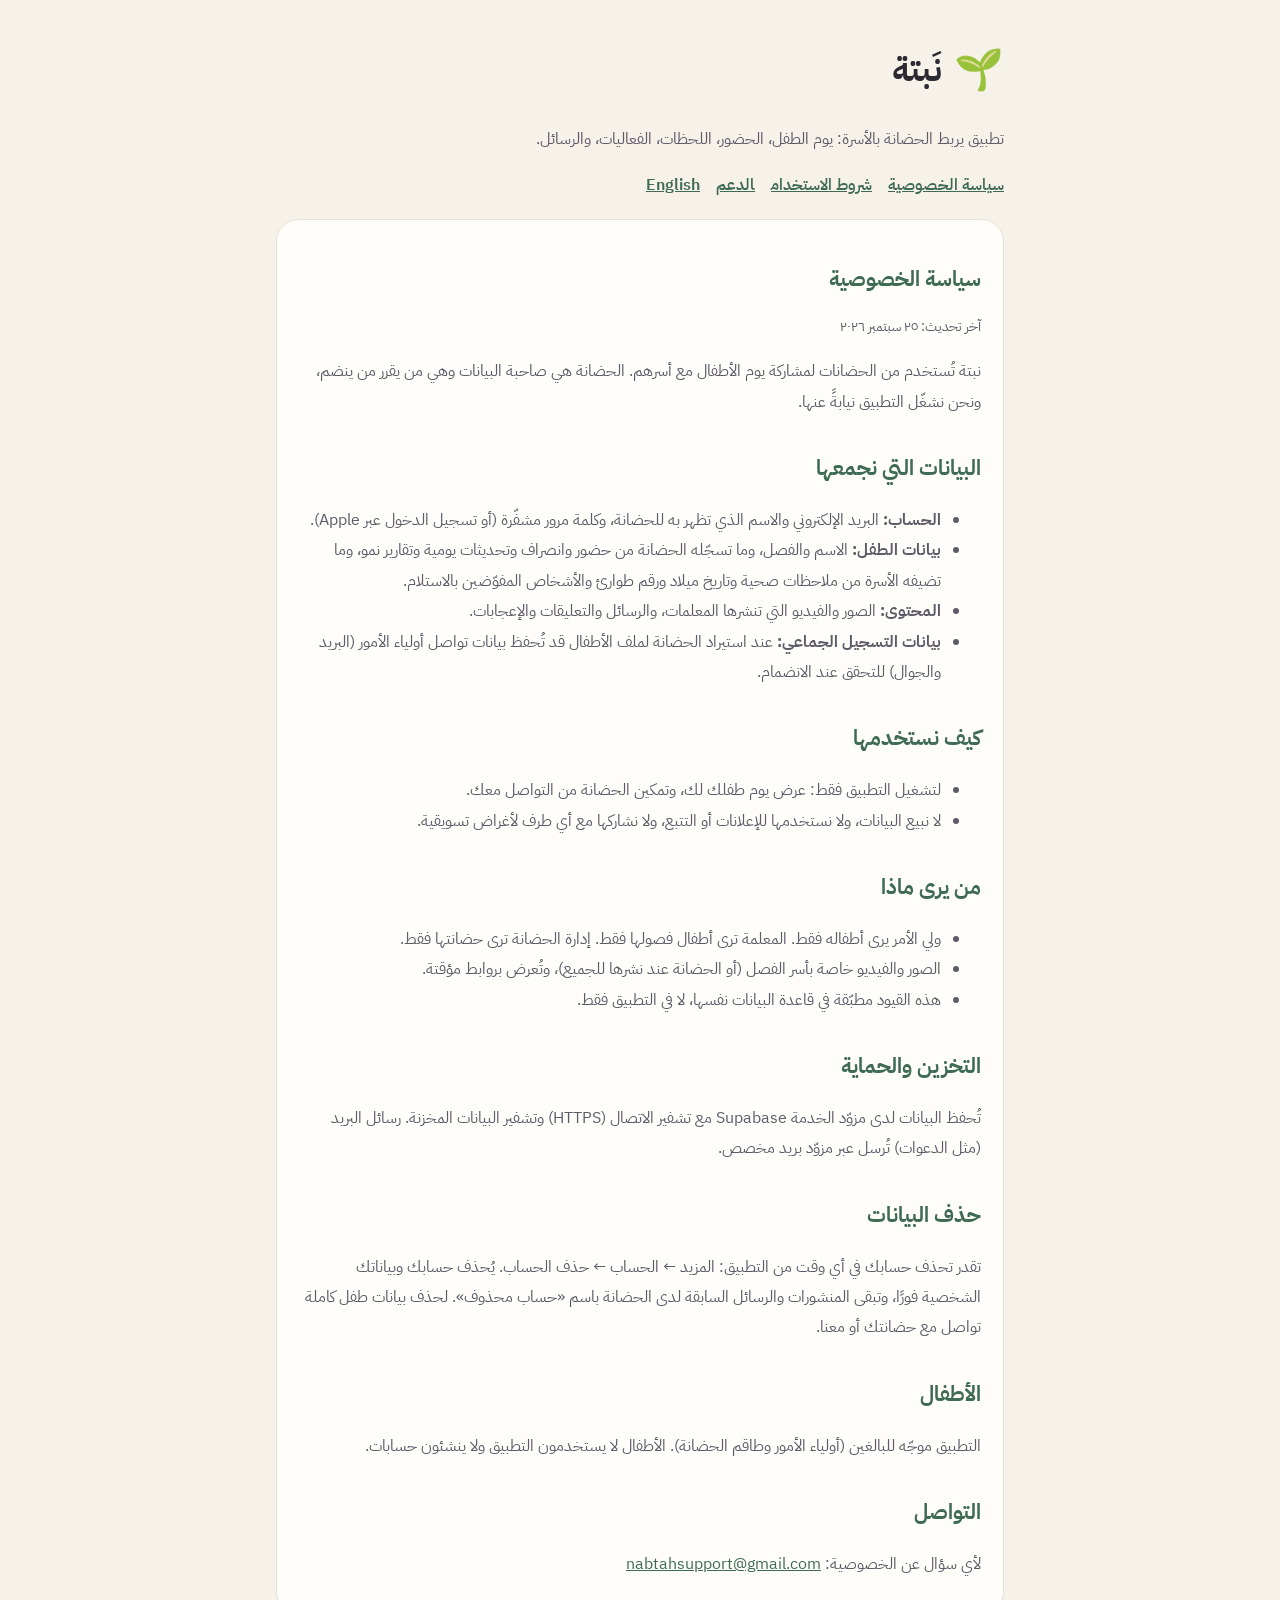
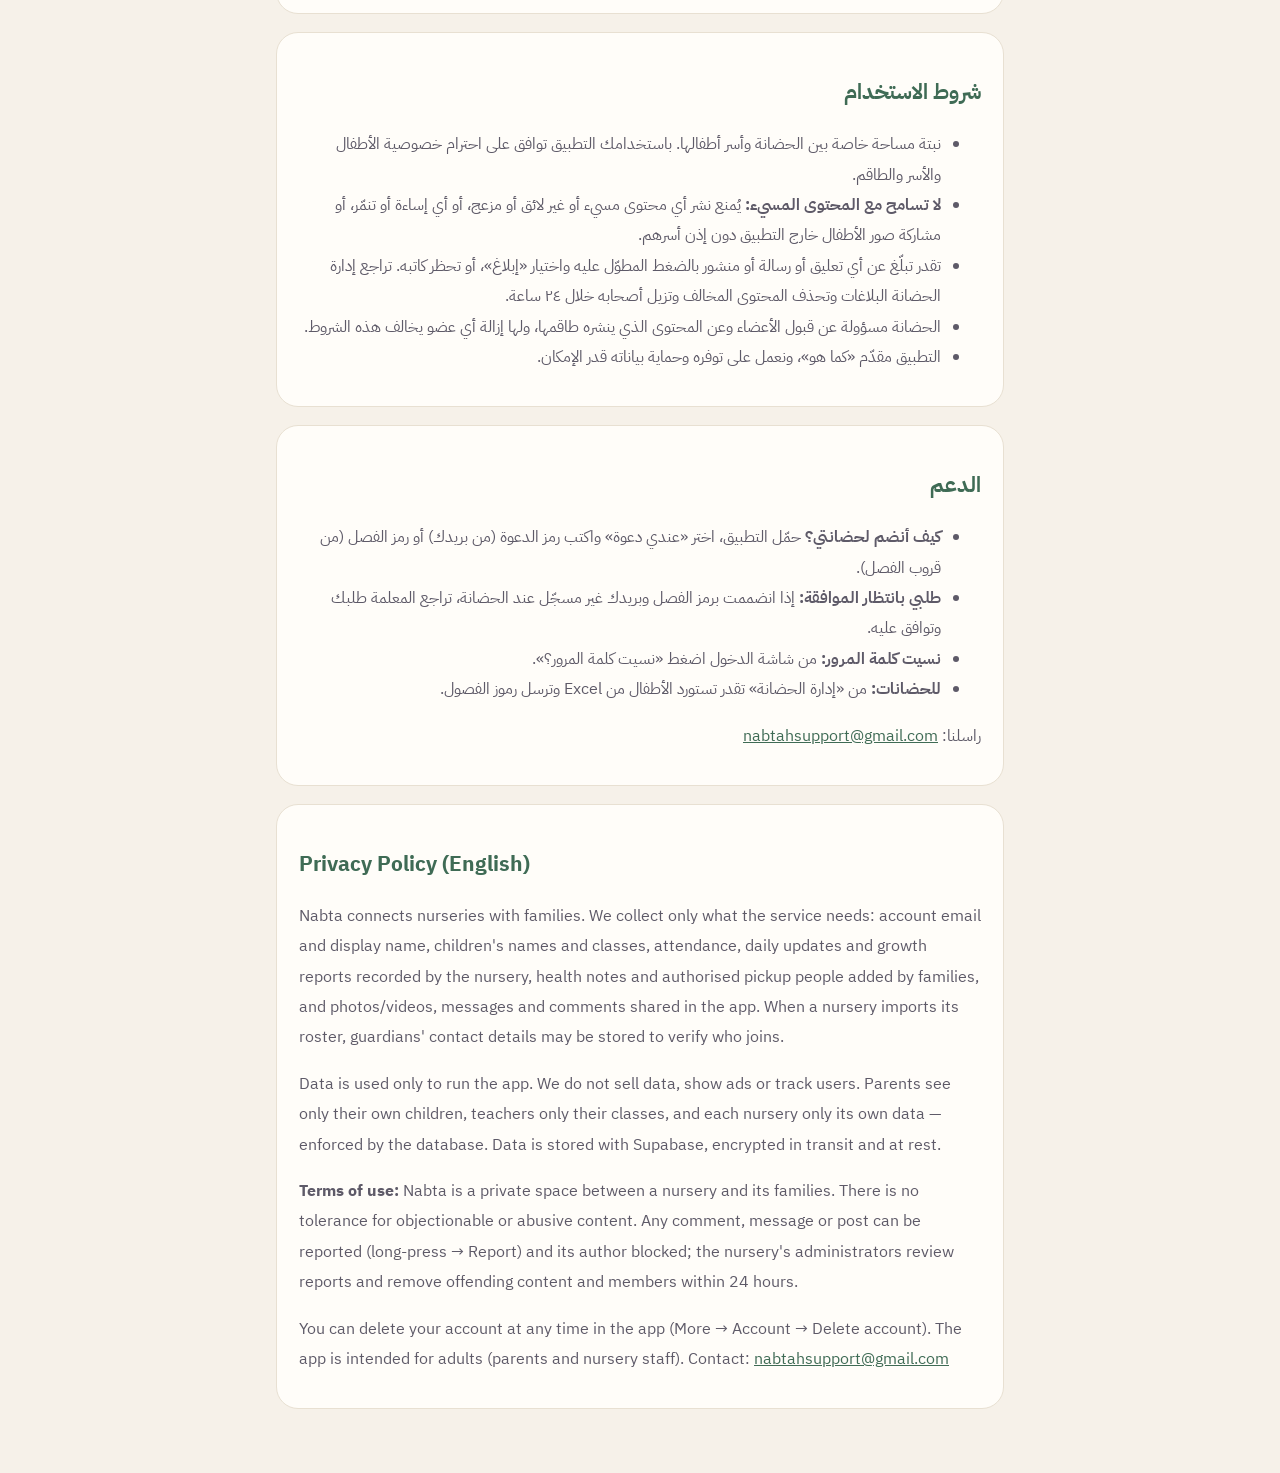
==== index.html @ 1aec7ee7 "Nabta privacy policy, terms and support Co-Authored-By: Claude Opus 5.5 <noreply@anthropic.com>" ====
<!doctype html>
<html lang="ar" dir="rtl">
<head>
<meta charset="utf-8">
<meta name="viewport" content="width=device-width, initial-scale=1">
<title>نبتة · سياسة الخصوصية والدعم</title>
<link rel="preconnect" href="https://fonts.googleapis.com">
<link href="https://fonts.googleapis.com/css2?family=IBM+Plex+Sans+Arabic:wght@400;600;700&display=swap" rel="stylesheet">
<style>
  :root { --bg:#F6F1E9; --card:#FFFDF9; --ink:#2B2A33; --ink2:#5E5A68; --line:#E8E0D2; --sage:#3F6B55; }
  @media (prefers-color-scheme: dark) { :root { --bg:#1E1C1A; --card:#2A2724; --ink:#F2EEE8; --ink2:#C9C2B8; --line:#3A3530; --sage:#8DB9A0; } }
  * { box-sizing: border-box; }
  body { margin:0; background:var(--bg); color:var(--ink); font-family:"IBM Plex Sans Arabic", -apple-system, Tahoma, sans-serif; line-height:1.9; }
  main { max-width:760px; margin:0 auto; padding:32px 16px 64px; }
  header { display:flex; align-items:center; gap:12px; margin-bottom:8px; }
  header span { font-size:40px; }
  h1 { font-size:34px; margin:0; }
  h2 { font-size:21px; margin:32px 0 6px; color:var(--sage); }
  section { background:var(--card); border:1px solid var(--line); border-radius:22px; padding:8px 22px 18px; margin-top:18px; }
  p, li { color:var(--ink2); font-size:16px; }
  a { color:var(--sage); }
  .muted { font-size:14px; color:var(--ink2); }
  nav a { margin-inline-end:16px; font-weight:600; }
</style>
<script>
  // /privacy, /terms, /support open the page at their section.
  const part = location.pathname.split('/').filter(Boolean).pop();
  if (['privacy','terms','support'].includes(part) && !location.hash) {
    addEventListener('DOMContentLoaded', () => document.getElementById(part)?.scrollIntoView());
  }
</script>
</head>
<body>
<main>
  <header><span>🌱</span><h1>نَبتة</h1></header>
  <p>تطبيق يربط الحضانة بالأسرة: يوم الطفل، الحضور، اللحظات، الفعاليات، والرسائل.</p>
  <nav><a href="#privacy">سياسة الخصوصية</a><a href="#terms">شروط الاستخدام</a><a href="#support">الدعم</a><a href="#en">English</a></nav>

  <section id="privacy">
    <h2>سياسة الخصوصية</h2>
    <p class="muted">آخر تحديث: ٢٥ سبتمبر ٢٠٢٦</p>
    <p>نبتة تُستخدم من الحضانات لمشاركة يوم الأطفال مع أسرهم. الحضانة هي صاحبة البيانات وهي من يقرر من ينضم، ونحن نشغّل التطبيق نيابةً عنها.</p>
    <h2>البيانات التي نجمعها</h2>
    <ul>
      <li><b>الحساب:</b> البريد الإلكتروني والاسم الذي تظهر به للحضانة، وكلمة مرور مشفّرة (أو تسجيل الدخول عبر Apple).</li>
      <li><b>بيانات الطفل:</b> الاسم والفصل، وما تسجّله الحضانة من حضور وانصراف وتحديثات يومية وتقارير نمو، وما تضيفه الأسرة من ملاحظات صحية وتاريخ ميلاد ورقم طوارئ والأشخاص المفوّضين بالاستلام.</li>
      <li><b>المحتوى:</b> الصور والفيديو التي تنشرها المعلمات، والرسائل والتعليقات والإعجابات.</li>
      <li><b>بيانات التسجيل الجماعي:</b> عند استيراد الحضانة لملف الأطفال قد تُحفظ بيانات تواصل أولياء الأمور (البريد والجوال) للتحقق عند الانضمام.</li>
    </ul>
    <h2>كيف نستخدمها</h2>
    <ul>
      <li>لتشغيل التطبيق فقط: عرض يوم طفلك لك، وتمكين الحضانة من التواصل معك.</li>
      <li>لا نبيع البيانات، ولا نستخدمها للإعلانات أو التتبع، ولا نشاركها مع أي طرف لأغراض تسويقية.</li>
    </ul>
    <h2>من يرى ماذا</h2>
    <ul>
      <li>ولي الأمر يرى أطفاله فقط. المعلمة ترى أطفال فصولها فقط. إدارة الحضانة ترى حضانتها فقط.</li>
      <li>الصور والفيديو خاصة بأسر الفصل (أو الحضانة عند نشرها للجميع)، وتُعرض بروابط مؤقتة.</li>
      <li>هذه القيود مطبّقة في قاعدة البيانات نفسها، لا في التطبيق فقط.</li>
    </ul>
    <h2>التخزين والحماية</h2>
    <p>تُحفظ البيانات لدى مزوّد الخدمة Supabase مع تشفير الاتصال (HTTPS) وتشفير البيانات المخزنة. رسائل البريد (مثل الدعوات) تُرسل عبر مزوّد بريد مخصص.</p>
    <h2>حذف البيانات</h2>
    <p>تقدر تحذف حسابك في أي وقت من التطبيق: المزيد ← الحساب ← حذف الحساب. يُحذف حسابك وبياناتك الشخصية فورًا، وتبقى المنشورات والرسائل السابقة لدى الحضانة باسم «حساب محذوف». لحذف بيانات طفل كاملة تواصل مع حضانتك أو معنا.</p>
    <h2>الأطفال</h2>
    <p>التطبيق موجّه للبالغين (أولياء الأمور وطاقم الحضانة). الأطفال لا يستخدمون التطبيق ولا ينشئون حسابات.</p>
    <h2>التواصل</h2>
    <p>لأي سؤال عن الخصوصية: <a href="mailto:nabtahsupport@gmail.com">nabtahsupport@gmail.com</a></p>
  </section>

  <section id="terms">
    <h2>شروط الاستخدام</h2>
    <ul>
      <li>نبتة مساحة خاصة بين الحضانة وأسر أطفالها. باستخدامك التطبيق توافق على احترام خصوصية الأطفال والأسر والطاقم.</li>
      <li><b>لا تسامح مع المحتوى المسيء:</b> يُمنع نشر أي محتوى مسيء أو غير لائق أو مزعج، أو أي إساءة أو تنمّر، أو مشاركة صور الأطفال خارج التطبيق دون إذن أسرهم.</li>
      <li>تقدر تبلّغ عن أي تعليق أو رسالة أو منشور بالضغط المطوّل عليه واختيار «إبلاغ»، أو تحظر كاتبه. تراجع إدارة الحضانة البلاغات وتحذف المحتوى المخالف وتزيل أصحابه خلال ٢٤ ساعة.</li>
      <li>الحضانة مسؤولة عن قبول الأعضاء وعن المحتوى الذي ينشره طاقمها، ولها إزالة أي عضو يخالف هذه الشروط.</li>
      <li>التطبيق مقدّم «كما هو»، ونعمل على توفره وحماية بياناته قدر الإمكان.</li>
    </ul>
  </section>

  <section id="support">
    <h2>الدعم</h2>
    <ul>
      <li><b>كيف أنضم لحضانتي؟</b> حمّل التطبيق، اختر «عندي دعوة» واكتب رمز الدعوة (من بريدك) أو رمز الفصل (من قروب الفصل).</li>
      <li><b>طلبي بانتظار الموافقة:</b> إذا انضممت برمز الفصل وبريدك غير مسجّل عند الحضانة، تراجع المعلمة طلبك وتوافق عليه.</li>
      <li><b>نسيت كلمة المرور:</b> من شاشة الدخول اضغط «نسيت كلمة المرور؟».</li>
      <li><b>للحضانات:</b> من «إدارة الحضانة» تقدر تستورد الأطفال من Excel وترسل رموز الفصول.</li>
    </ul>
    <p>راسلنا: <a href="mailto:nabtahsupport@gmail.com">nabtahsupport@gmail.com</a></p>
  </section>

  <section id="en" dir="ltr" lang="en">
    <h2>Privacy Policy (English)</h2>
    <p>Nabta connects nurseries with families. We collect only what the service needs: account email and display name, children's names and classes, attendance, daily updates and growth reports recorded by the nursery, health notes and authorised pickup people added by families, and photos/videos, messages and comments shared in the app. When a nursery imports its roster, guardians' contact details may be stored to verify who joins.</p>
    <p>Data is used only to run the app. We do not sell data, show ads or track users. Parents see only their own children, teachers only their classes, and each nursery only its own data — enforced by the database. Data is stored with Supabase, encrypted in transit and at rest.</p>
    <p><b>Terms of use:</b> Nabta is a private space between a nursery and its families. There is no tolerance for objectionable or abusive content. Any comment, message or post can be reported (long-press → Report) and its author blocked; the nursery's administrators review reports and remove offending content and members within 24 hours.</p>
    <p>You can delete your account at any time in the app (More → Account → Delete account). The app is intended for adults (parents and nursery staff). Contact: <a href="mailto:nabtahsupport@gmail.com">nabtahsupport@gmail.com</a></p>
  </section>
</main>
</body>
</html>
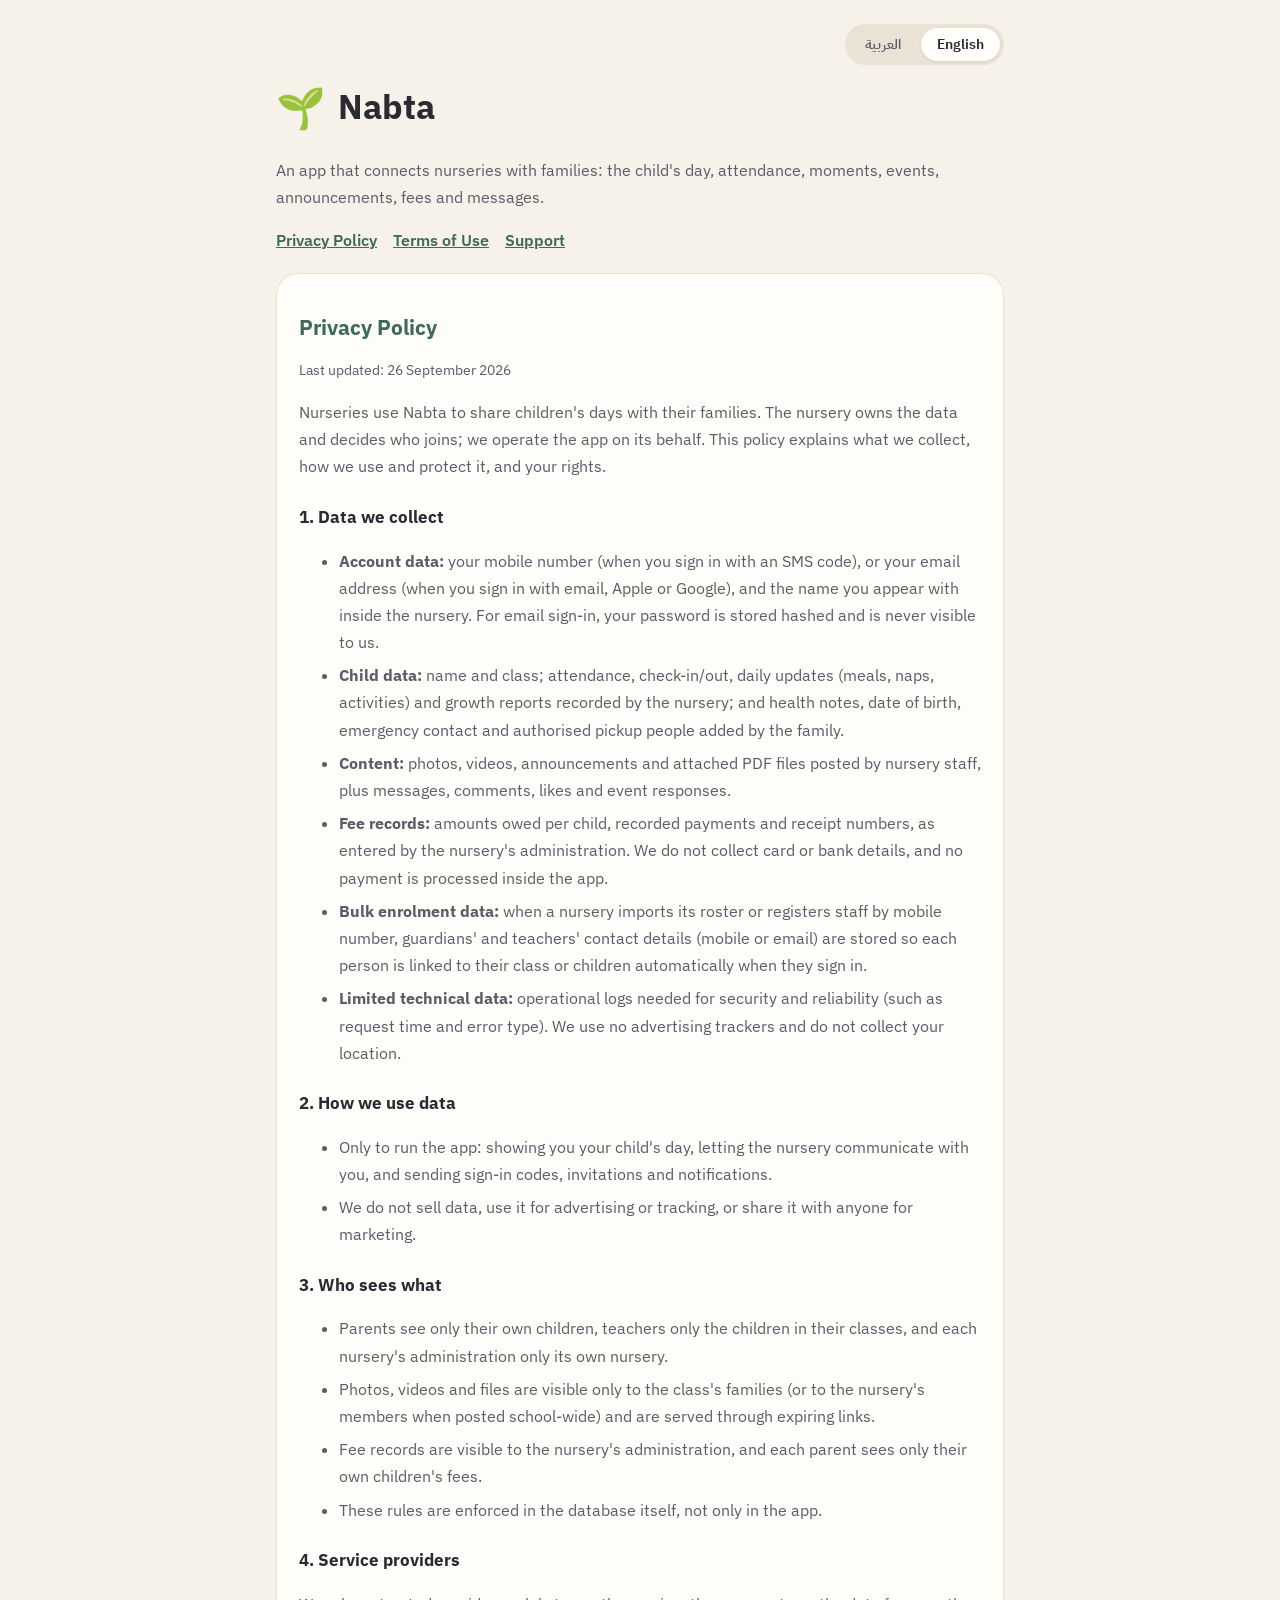
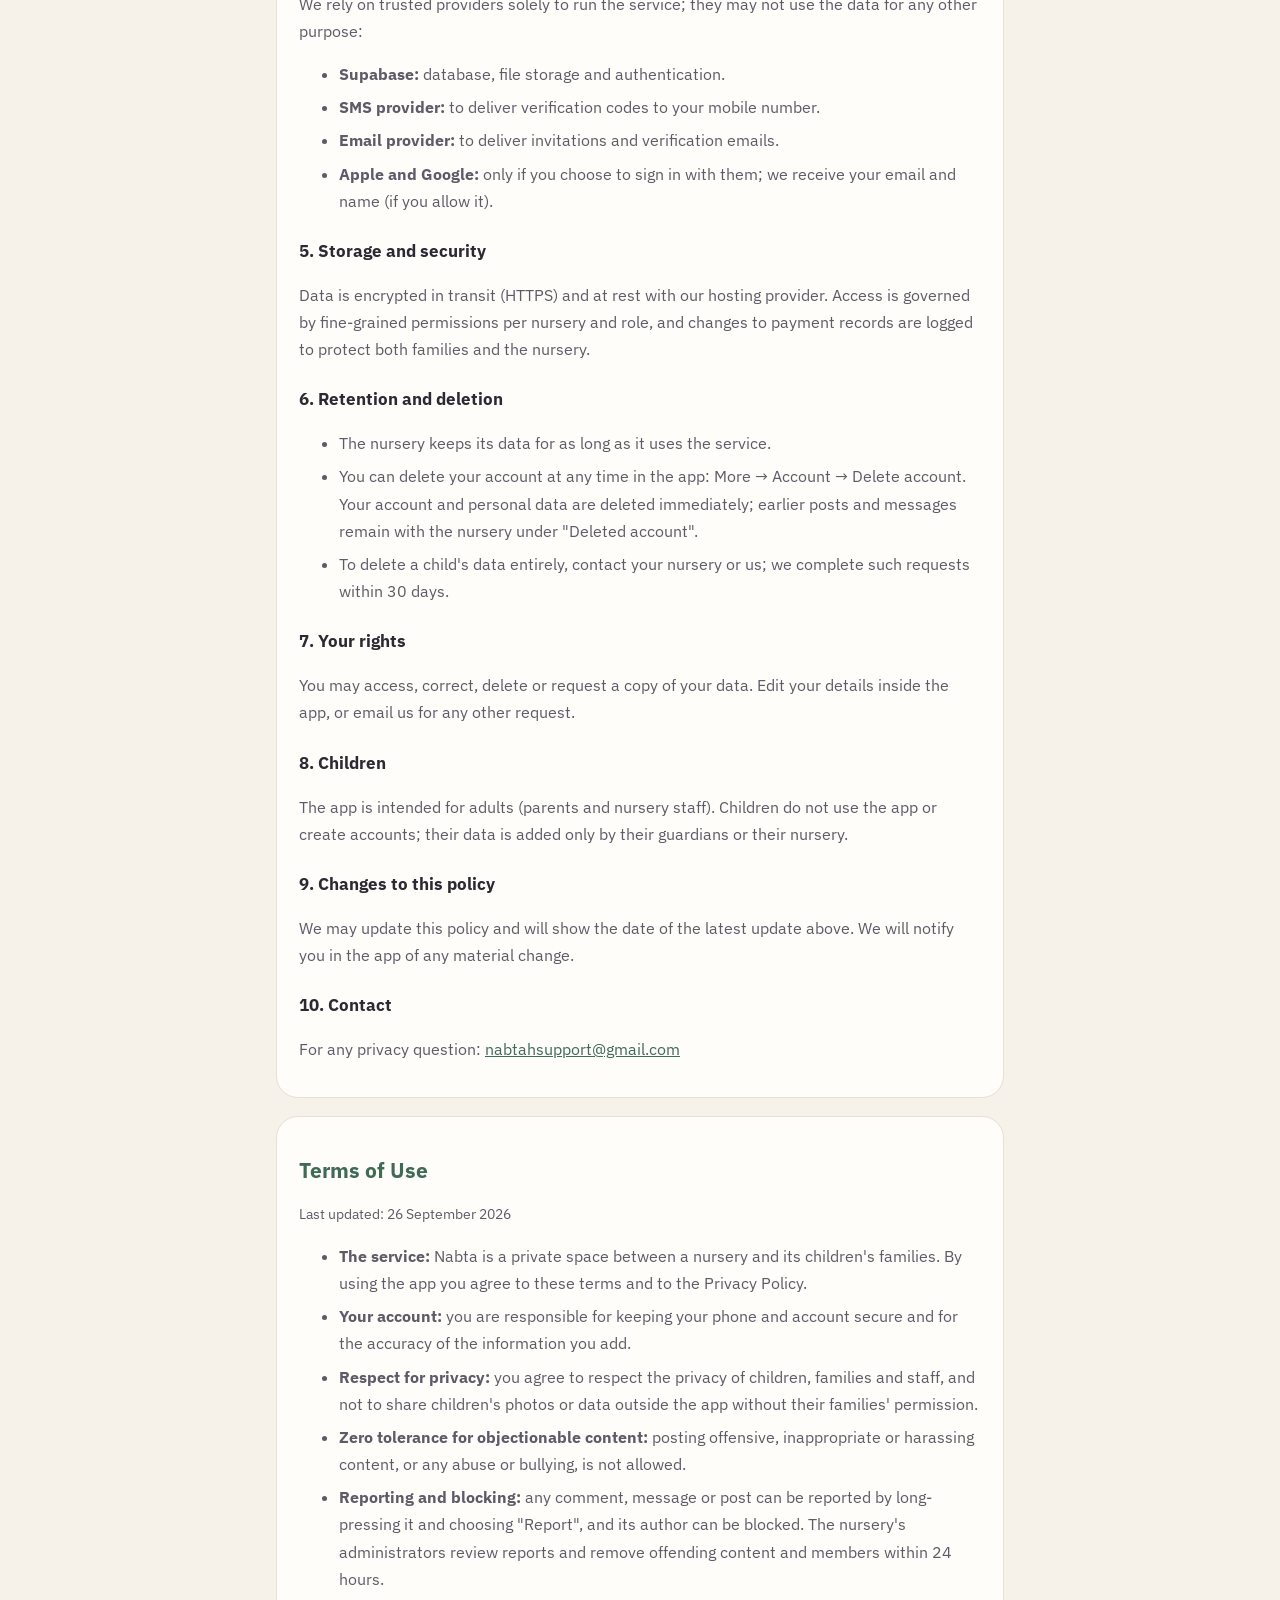
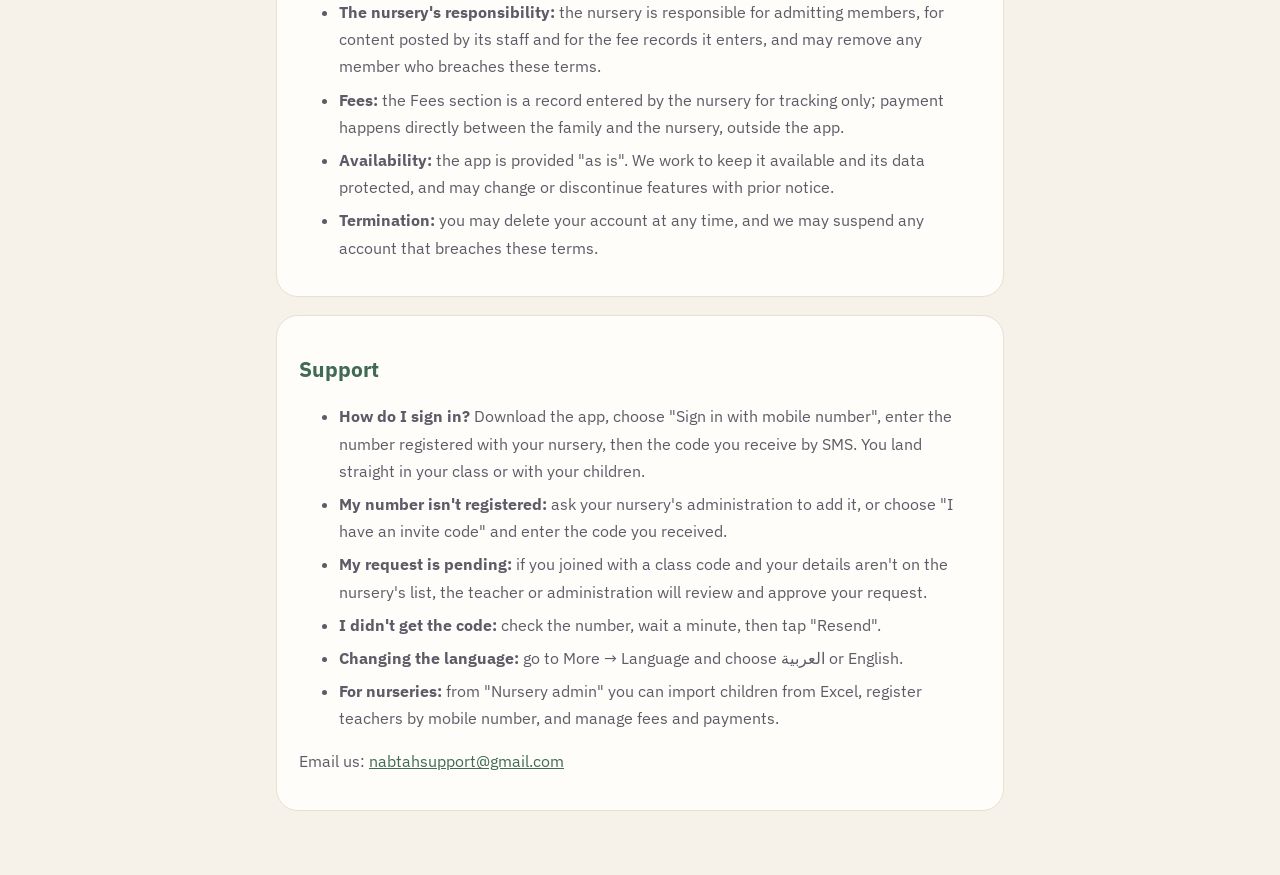
==== commit 1d2ad1bc: "Full bilingual privacy policy, terms and support (Arabic / English) Co-Authored-By: Claude Opus 5.5 " ====
--- a/index.html
+++ b/index.html
@@ -3,100 +3,266 @@
 <head>
 <meta charset="utf-8">
 <meta name="viewport" content="width=device-width, initial-scale=1">
-<title>نبتة · سياسة الخصوصية والدعم</title>
+<title>نبتة · Nabta — الخصوصية والشروط والدعم · Privacy, Terms & Support</title>
+<meta name="description" content="سياسة الخصوصية وشروط الاستخدام والدعم لتطبيق نبتة · Privacy policy, terms of use and support for the Nabta app.">
 <link rel="preconnect" href="https://fonts.googleapis.com">
-<link href="https://fonts.googleapis.com/css2?family=IBM+Plex+Sans+Arabic:wght@400;600;700&display=swap" rel="stylesheet">
+<link href="https://fonts.googleapis.com/css2?family=IBM+Plex+Sans+Arabic:wght@400;600;700&family=IBM+Plex+Sans:wght@400;600;700&display=swap" rel="stylesheet">
 <style>
-  :root { --bg:#F6F1E9; --card:#FFFDF9; --ink:#2B2A33; --ink2:#5E5A68; --line:#E8E0D2; --sage:#3F6B55; }
-  @media (prefers-color-scheme: dark) { :root { --bg:#1E1C1A; --card:#2A2724; --ink:#F2EEE8; --ink2:#C9C2B8; --line:#3A3530; --sage:#8DB9A0; } }
+  :root { --bg:#F6F1E9; --card:#FFFDF9; --ink:#2B2A33; --ink2:#5E5A68; --line:#E8E0D2; --sage:#3F6B55; --chip:#E9E2D5; }
+  @media (prefers-color-scheme: dark) { :root { --bg:#1E1C1A; --card:#2A2724; --ink:#F2EEE8; --ink2:#C9C2B8; --line:#3A3530; --sage:#8DB9A0; --chip:#3A3530; } }
   * { box-sizing: border-box; }
-  body { margin:0; background:var(--bg); color:var(--ink); font-family:"IBM Plex Sans Arabic", -apple-system, Tahoma, sans-serif; line-height:1.9; }
-  main { max-width:760px; margin:0 auto; padding:32px 16px 64px; }
-  header { display:flex; align-items:center; gap:12px; margin-bottom:8px; }
+  body { margin:0; background:var(--bg); color:var(--ink); font-family:"IBM Plex Sans Arabic", "IBM Plex Sans", -apple-system, Tahoma, sans-serif; line-height:1.9; }
+  .doc[lang="en"] { font-family:"IBM Plex Sans", -apple-system, "Segoe UI", sans-serif; line-height:1.7; }
+  main { max-width:760px; margin:0 auto; padding:24px 16px 64px; }
+  .top { display:flex; justify-content:flex-end; }
+  .switch { display:inline-flex; background:var(--chip); border-radius:999px; padding:4px; gap:4px; }
+  .switch button { border:0; background:transparent; color:var(--ink2); font:600 14px "IBM Plex Sans Arabic", "IBM Plex Sans", sans-serif; padding:6px 16px; border-radius:999px; cursor:pointer; }
+  .switch button[aria-pressed="true"] { background:var(--card); color:var(--ink); box-shadow:0 1px 3px rgba(0,0,0,.08); }
+  header { display:flex; align-items:center; gap:12px; margin:8px 0; }
   header span { font-size:40px; }
   h1 { font-size:34px; margin:0; }
-  h2 { font-size:21px; margin:32px 0 6px; color:var(--sage); }
+  h2 { font-size:21px; margin:28px 0 6px; color:var(--sage); }
+  h3 { font-size:17px; margin:22px 0 4px; color:var(--ink); }
   section { background:var(--card); border:1px solid var(--line); border-radius:22px; padding:8px 22px 18px; margin-top:18px; }
   p, li { color:var(--ink2); font-size:16px; }
+  li { margin-bottom:6px; }
   a { color:var(--sage); }
   .muted { font-size:14px; color:var(--ink2); }
-  nav a { margin-inline-end:16px; font-weight:600; }
+  nav { display:flex; flex-wrap:wrap; gap:6px 16px; }
+  nav a { font-weight:600; }
+  /* With JavaScript only the chosen language shows; without it both are readable one after the other. */
+  .js .doc:not(.active) { display:none; }
 </style>
 <script>
-  // /privacy, /terms, /support open the page at their section.
-  const part = location.pathname.split('/').filter(Boolean).pop();
-  if (['privacy','terms','support'].includes(part) && !location.hash) {
-    addEventListener('DOMContentLoaded', () => document.getElementById(part)?.scrollIntoView());
+  document.documentElement.classList.add('js');
+  function pickLanguage() {
+    const q = new URLSearchParams(location.search).get('lang');
+    if (q === 'en' || q === 'ar') return q;
+    if (/-en$/.test(location.hash)) return 'en';
+    try { const saved = localStorage.getItem('nabta-lang'); if (saved === 'ar' || saved === 'en') return saved; } catch (e) {}
+    return (navigator.language || 'ar').toLowerCase().startsWith('ar') ? 'ar' : 'en';
   }
+  function setLanguage(lang, remember) {
+    document.documentElement.lang = lang;
+    document.documentElement.dir = lang === 'ar' ? 'rtl' : 'ltr';
+    document.querySelectorAll('.doc').forEach(d => d.classList.toggle('active', d.lang === lang));
+    document.querySelectorAll('.switch button').forEach(b => b.setAttribute('aria-pressed', String(b.dataset.lang === lang)));
+    if (remember) { try { localStorage.setItem('nabta-lang', lang); } catch (e) {} }
+  }
+  addEventListener('DOMContentLoaded', () => {
+    const lang = pickLanguage();
+    setLanguage(lang, false);
+    document.querySelectorAll('.switch button').forEach(b => b.addEventListener('click', () => setLanguage(b.dataset.lang, true)));
+    // /privacy, /terms and /support open the page at their section.
+    const part = location.pathname.split('/').filter(Boolean).pop();
+    if (['privacy','terms','support'].includes(part) && !location.hash) {
+      document.getElementById(lang === 'en' ? part + '-en' : part)?.scrollIntoView();
+    }
+  });
 </script>
 </head>
 <body>
 <main>
-  <header><span>🌱</span><h1>نَبتة</h1></header>
-  <p>تطبيق يربط الحضانة بالأسرة: يوم الطفل، الحضور، اللحظات، الفعاليات، والرسائل.</p>
-  <nav><a href="#privacy">سياسة الخصوصية</a><a href="#terms">شروط الاستخدام</a><a href="#support">الدعم</a><a href="#en">English</a></nav>
-
-  <section id="privacy">
-    <h2>سياسة الخصوصية</h2>
-    <p class="muted">آخر تحديث: ٢٥ سبتمبر ٢٠٢٦</p>
-    <p>نبتة تُستخدم من الحضانات لمشاركة يوم الأطفال مع أسرهم. الحضانة هي صاحبة البيانات وهي من يقرر من ينضم، ونحن نشغّل التطبيق نيابةً عنها.</p>
-    <h2>البيانات التي نجمعها</h2>
-    <ul>
-      <li><b>الحساب:</b> البريد الإلكتروني والاسم الذي تظهر به للحضانة، وكلمة مرور مشفّرة (أو تسجيل الدخول عبر Apple).</li>
-      <li><b>بيانات الطفل:</b> الاسم والفصل، وما تسجّله الحضانة من حضور وانصراف وتحديثات يومية وتقارير نمو، وما تضيفه الأسرة من ملاحظات صحية وتاريخ ميلاد ورقم طوارئ والأشخاص المفوّضين بالاستلام.</li>
-      <li><b>المحتوى:</b> الصور والفيديو التي تنشرها المعلمات، والرسائل والتعليقات والإعجابات.</li>
-      <li><b>بيانات التسجيل الجماعي:</b> عند استيراد الحضانة لملف الأطفال قد تُحفظ بيانات تواصل أولياء الأمور (البريد والجوال) للتحقق عند الانضمام.</li>
-    </ul>
-    <h2>كيف نستخدمها</h2>
-    <ul>
-      <li>لتشغيل التطبيق فقط: عرض يوم طفلك لك، وتمكين الحضانة من التواصل معك.</li>
-      <li>لا نبيع البيانات، ولا نستخدمها للإعلانات أو التتبع، ولا نشاركها مع أي طرف لأغراض تسويقية.</li>
-    </ul>
-    <h2>من يرى ماذا</h2>
-    <ul>
-      <li>ولي الأمر يرى أطفاله فقط. المعلمة ترى أطفال فصولها فقط. إدارة الحضانة ترى حضانتها فقط.</li>
-      <li>الصور والفيديو خاصة بأسر الفصل (أو الحضانة عند نشرها للجميع)، وتُعرض بروابط مؤقتة.</li>
-      <li>هذه القيود مطبّقة في قاعدة البيانات نفسها، لا في التطبيق فقط.</li>
-    </ul>
-    <h2>التخزين والحماية</h2>
-    <p>تُحفظ البيانات لدى مزوّد الخدمة Supabase مع تشفير الاتصال (HTTPS) وتشفير البيانات المخزنة. رسائل البريد (مثل الدعوات) تُرسل عبر مزوّد بريد مخصص.</p>
-    <h2>حذف البيانات</h2>
-    <p>تقدر تحذف حسابك في أي وقت من التطبيق: المزيد ← الحساب ← حذف الحساب. يُحذف حسابك وبياناتك الشخصية فورًا، وتبقى المنشورات والرسائل السابقة لدى الحضانة باسم «حساب محذوف». لحذف بيانات طفل كاملة تواصل مع حضانتك أو معنا.</p>
-    <h2>الأطفال</h2>
-    <p>التطبيق موجّه للبالغين (أولياء الأمور وطاقم الحضانة). الأطفال لا يستخدمون التطبيق ولا ينشئون حسابات.</p>
-    <h2>التواصل</h2>
-    <p>لأي سؤال عن الخصوصية: <a href="mailto:nabtahsupport@gmail.com">nabtahsupport@gmail.com</a></p>
-  </section>
-
-  <section id="terms">
-    <h2>شروط الاستخدام</h2>
-    <ul>
-      <li>نبتة مساحة خاصة بين الحضانة وأسر أطفالها. باستخدامك التطبيق توافق على احترام خصوصية الأطفال والأسر والطاقم.</li>
-      <li><b>لا تسامح مع المحتوى المسيء:</b> يُمنع نشر أي محتوى مسيء أو غير لائق أو مزعج، أو أي إساءة أو تنمّر، أو مشاركة صور الأطفال خارج التطبيق دون إذن أسرهم.</li>
-      <li>تقدر تبلّغ عن أي تعليق أو رسالة أو منشور بالضغط المطوّل عليه واختيار «إبلاغ»، أو تحظر كاتبه. تراجع إدارة الحضانة البلاغات وتحذف المحتوى المخالف وتزيل أصحابه خلال ٢٤ ساعة.</li>
-      <li>الحضانة مسؤولة عن قبول الأعضاء وعن المحتوى الذي ينشره طاقمها، ولها إزالة أي عضو يخالف هذه الشروط.</li>
-      <li>التطبيق مقدّم «كما هو»، ونعمل على توفره وحماية بياناته قدر الإمكان.</li>
-    </ul>
-  </section>
-
-  <section id="support">
-    <h2>الدعم</h2>
-    <ul>
-      <li><b>كيف أنضم لحضانتي؟</b> حمّل التطبيق، اختر «عندي دعوة» واكتب رمز الدعوة (من بريدك) أو رمز الفصل (من قروب الفصل).</li>
-      <li><b>طلبي بانتظار الموافقة:</b> إذا انضممت برمز الفصل وبريدك غير مسجّل عند الحضانة، تراجع المعلمة طلبك وتوافق عليه.</li>
-      <li><b>نسيت كلمة المرور:</b> من شاشة الدخول اضغط «نسيت كلمة المرور؟».</li>
-      <li><b>للحضانات:</b> من «إدارة الحضانة» تقدر تستورد الأطفال من Excel وترسل رموز الفصول.</li>
-    </ul>
-    <p>راسلنا: <a href="mailto:nabtahsupport@gmail.com">nabtahsupport@gmail.com</a></p>
-  </section>
-
-  <section id="en" dir="ltr" lang="en">
-    <h2>Privacy Policy (English)</h2>
-    <p>Nabta connects nurseries with families. We collect only what the service needs: account email and display name, children's names and classes, attendance, daily updates and growth reports recorded by the nursery, health notes and authorised pickup people added by families, and photos/videos, messages and comments shared in the app. When a nursery imports its roster, guardians' contact details may be stored to verify who joins.</p>
-    <p>Data is used only to run the app. We do not sell data, show ads or track users. Parents see only their own children, teachers only their classes, and each nursery only its own data — enforced by the database. Data is stored with Supabase, encrypted in transit and at rest.</p>
-    <p><b>Terms of use:</b> Nabta is a private space between a nursery and its families. There is no tolerance for objectionable or abusive content. Any comment, message or post can be reported (long-press → Report) and its author blocked; the nursery's administrators review reports and remove offending content and members within 24 hours.</p>
-    <p>You can delete your account at any time in the app (More → Account → Delete account). The app is intended for adults (parents and nursery staff). Contact: <a href="mailto:nabtahsupport@gmail.com">nabtahsupport@gmail.com</a></p>
-  </section>
+  <div class="top">
+    <div class="switch" role="group" aria-label="Language / اللغة">
+      <button type="button" data-lang="ar" aria-pressed="true">العربية</button>
+      <button type="button" data-lang="en" aria-pressed="false">English</button>
+    </div>
+  </div>
+
+  <!-- ============================== العربية ============================== -->
+  <div class="doc active" lang="ar" dir="rtl">
+    <header><span>🌱</span><h1>نَبتة</h1></header>
+    <p>تطبيق يربط الحضانة بالأسرة: يوم الطفل، الحضور، اللحظات، الفعاليات، الإعلانات، الرسوم، والرسائل.</p>
+    <nav><a href="#privacy">سياسة الخصوصية</a><a href="#terms">شروط الاستخدام</a><a href="#support">الدعم</a></nav>
+
+    <section id="privacy">
+      <h2>سياسة الخصوصية</h2>
+      <p class="muted">آخر تحديث: ٢٦ سبتمبر ٢٠٢٦</p>
+      <p>تستخدم الحضانات تطبيق نبتة لمشاركة يوم الأطفال مع أسرهم. الحضانة هي صاحبة البيانات، وهي من يقرر من ينضم إليها، ونحن نشغّل التطبيق نيابةً عنها. توضّح هذه السياسة البيانات التي نجمعها وكيف نستخدمها ونحميها، وما هي حقوقك.</p>
+
+      <h3>١. البيانات التي نجمعها</h3>
+      <ul>
+        <li><b>بيانات الحساب:</b> رقم الجوال (عند الدخول برمز SMS)، أو البريد الإلكتروني (عند الدخول بالبريد أو عبر Apple أو Google)، والاسم الذي تظهر به داخل الحضانة. عند الدخول بالبريد تُحفظ كلمة المرور مشفّرة، ولا نطّلع عليها.</li>
+        <li><b>بيانات الطفل:</b> الاسم والفصل، وما تسجّله الحضانة من حضور وانصراف وتحديثات يومية (وجبات، نوم، نشاط) وتقارير نمو، وما تضيفه الأسرة من ملاحظات صحية وتاريخ ميلاد ورقم طوارئ وأسماء المفوّضين بالاستلام.</li>
+        <li><b>المحتوى:</b> الصور والفيديو والإعلانات وملفات PDF المرفقة التي ينشرها طاقم الحضانة، والرسائل والتعليقات والإعجابات والردود على الفعاليات.</li>
+        <li><b>بيانات الرسوم:</b> المبالغ المستحقة على كل طفل والدفعات المسجّلة وأرقام السندات، كما تُدخلها إدارة الحضانة. لا نجمع أي بيانات بطاقات أو حسابات بنكية، ولا تتم أي عملية دفع داخل التطبيق.</li>
+        <li><b>بيانات التسجيل الجماعي:</b> عند استيراد الحضانة لقائمة الأطفال أو تسجيل الطاقم بأرقام جوالاتهم، تُحفظ بيانات تواصل أولياء الأمور والمعلمات (الجوال أو البريد) لربط كل شخص بفصله أو بأطفاله تلقائيًا عند دخوله.</li>
+        <li><b>بيانات تقنية محدودة:</b> سجلات تشغيل ضرورية لأمان الخدمة واستقرارها (مثل وقت الطلب ونوع الخطأ). لا نستخدم أدوات تتبع إعلانية ولا نجمع موقعك الجغرافي.</li>
+      </ul>
+
+      <h3>٢. كيف نستخدم البيانات</h3>
+      <ul>
+        <li>لتشغيل التطبيق فقط: عرض يوم طفلك لك، وتمكين الحضانة من التواصل معك، وإرسال رموز الدخول والدعوات والتنبيهات.</li>
+        <li>لا نبيع البيانات، ولا نستخدمها للإعلانات أو التتبع، ولا نشاركها مع أي طرف لأغراض تسويقية.</li>
+      </ul>
+
+      <h3>٣. من يرى ماذا</h3>
+      <ul>
+        <li>ولي الأمر يرى أطفاله فقط، والمعلمة ترى أطفال فصولها فقط، وإدارة الحضانة ترى حضانتها فقط.</li>
+        <li>الصور والفيديو والملفات خاصة بأسر الفصل (أو بأعضاء الحضانة عند نشرها للجميع)، وتُعرض بروابط مؤقتة تنتهي صلاحيتها.</li>
+        <li>بيانات الرسوم تراها إدارة الحضانة، وولي الأمر يرى رسوم أطفاله فقط.</li>
+        <li>هذه القيود مطبّقة في قاعدة البيانات نفسها، لا في التطبيق فقط.</li>
+      </ul>
+
+      <h3>٤. مزوّدو الخدمة</h3>
+      <p>نستعين بمزوّدين موثوقين لتشغيل الخدمة فقط، ولا يحق لهم استخدام البيانات لأي غرض آخر:</p>
+      <ul>
+        <li><b>Supabase:</b> قاعدة البيانات وتخزين الملفات وتسجيل الدخول.</li>
+        <li><b>مزوّد رسائل SMS:</b> لإرسال رموز التحقق إلى رقم جوالك.</li>
+        <li><b>مزوّد بريد إلكتروني:</b> لإرسال الدعوات ورسائل التحقق.</li>
+        <li><b>Apple و Google:</b> عند اختيارك الدخول بحسابهما فقط؛ نستلم منهما بريدك واسمك (إن سمحت بذلك).</li>
+      </ul>
+
+      <h3>٥. التخزين والحماية</h3>
+      <p>تُنقل البيانات مشفّرة (HTTPS)، وتُخزّن مشفّرة لدى مزوّد الخدمة. الوصول محكوم بصلاحيات دقيقة لكل حضانة ودور، ويُحتفظ بسجل لتعديلات الدفعات لحماية الأسر والحضانة.</p>
+
+      <h3>٦. مدة الاحتفاظ والحذف</h3>
+      <ul>
+        <li>تحتفظ الحضانة بالبيانات طوال مدة استخدامها للخدمة.</li>
+        <li>تقدر تحذف حسابك في أي وقت من التطبيق: المزيد ← الحساب ← حذف الحساب. يُحذف حسابك وبياناتك الشخصية فورًا، وتبقى المنشورات والرسائل السابقة لدى الحضانة باسم «حساب محذوف».</li>
+        <li>لحذف بيانات طفل كاملة تواصل مع حضانتك أو معنا، وننفّذ الطلب خلال ٣٠ يومًا.</li>
+      </ul>
+
+      <h3>٧. حقوقك</h3>
+      <p>لك حق الاطلاع على بياناتك وتصحيحها وطلب حذفها أو الحصول على نسخة منها. عدّل بياناتك من داخل التطبيق، أو راسلنا لأي طلب آخر.</p>
+
+      <h3>٨. الأطفال</h3>
+      <p>التطبيق موجّه للبالغين (أولياء الأمور وطاقم الحضانة). الأطفال لا يستخدمون التطبيق ولا ينشئون حسابات، وبياناتهم يضيفها أولياؤهم أو حضانتهم فقط.</p>
+
+      <h3>٩. التغييرات على السياسة</h3>
+      <p>قد نحدّث هذه السياسة، ونوضّح تاريخ آخر تحديث أعلاه. عند أي تغيير جوهري نبلغك داخل التطبيق.</p>
+
+      <h3>١٠. التواصل</h3>
+      <p>لأي سؤال عن الخصوصية: <a href="mailto:nabtahsupport@gmail.com">nabtahsupport@gmail.com</a></p>
+    </section>
+
+    <section id="terms">
+      <h2>شروط الاستخدام</h2>
+      <p class="muted">آخر تحديث: ٢٦ سبتمبر ٢٠٢٦</p>
+      <ul>
+        <li><b>الخدمة:</b> نبتة مساحة خاصة بين الحضانة وأسر أطفالها. باستخدامك التطبيق توافق على هذه الشروط وعلى سياسة الخصوصية.</li>
+        <li><b>الحساب:</b> أنت مسؤول عن الحفاظ على جوالك وحسابك، وعن صحة البيانات التي تضيفها.</li>
+        <li><b>احترام الخصوصية:</b> توافق على احترام خصوصية الأطفال والأسر والطاقم، وعدم مشاركة صور الأطفال أو بياناتهم خارج التطبيق دون إذن أسرهم.</li>
+        <li><b>لا تسامح مع المحتوى المسيء:</b> يُمنع نشر أي محتوى مسيء أو غير لائق أو مزعج، أو أي إساءة أو تنمّر أو تحرّش.</li>
+        <li><b>البلاغات والحظر:</b> تقدر تبلّغ عن أي تعليق أو رسالة أو منشور بالضغط المطوّل عليه واختيار «إبلاغ»، أو تحظر كاتبه. تراجع إدارة الحضانة البلاغات وتحذف المحتوى المخالف وتزيل أصحابه خلال ٢٤ ساعة.</li>
+        <li><b>مسؤولية الحضانة:</b> الحضانة مسؤولة عن قبول الأعضاء وعن المحتوى الذي ينشره طاقمها وعن بيانات الرسوم التي تسجّلها، ولها إزالة أي عضو يخالف هذه الشروط.</li>
+        <li><b>الرسوم:</b> ما يظهر في قسم الرسوم سجل تُدخله الحضانة للمتابعة فقط؛ الدفع يتم مباشرة بين الأسرة والحضانة خارج التطبيق.</li>
+        <li><b>التوفر:</b> التطبيق مقدّم «كما هو»، ونعمل على توفره وحماية بياناته قدر الإمكان، وقد نحدّث المزايا أو نوقفها مع إشعار مسبق.</li>
+        <li><b>إنهاء الاستخدام:</b> تقدر تحذف حسابك في أي وقت، ولنا إيقاف أي حساب يخالف هذه الشروط.</li>
+      </ul>
+    </section>
+
+    <section id="support">
+      <h2>الدعم</h2>
+      <ul>
+        <li><b>كيف أدخل؟</b> حمّل التطبيق واختر «الدخول برقم الجوال»، واكتب الرقم المسجّل عند الحضانة، ثم الرمز الذي يصلك برسالة. تدخل مباشرة إلى فصلك أو أطفالك.</li>
+        <li><b>رقمي غير مسجّل:</b> تواصل مع إدارة الحضانة لتضيف رقمك، أو اختر «عندي رمز دعوة» واكتب الرمز الذي وصلك.</li>
+        <li><b>طلبي بانتظار الموافقة:</b> إذا انضممت برمز الفصل وبياناتك غير مسجّلة عند الحضانة، تراجع المعلمة أو الإدارة طلبك وتوافق عليه.</li>
+        <li><b>ما وصلني الرمز:</b> تأكد من الرقم، وانتظر دقيقة ثم اضغط «إعادة الإرسال».</li>
+        <li><b>تغيير اللغة:</b> من المزيد ← اللغة، اختر العربية أو English.</li>
+        <li><b>للحضانات:</b> من «إدارة الحضانة» تقدر تستورد الأطفال من Excel، وتسجّل المعلمات بأرقام جوالاتهن، وتدير الرسوم والدفعات.</li>
+      </ul>
+      <p>راسلنا: <a href="mailto:nabtahsupport@gmail.com">nabtahsupport@gmail.com</a></p>
+    </section>
+  </div>
+
+  <!-- ============================== English ============================== -->
+  <div class="doc" lang="en" dir="ltr">
+    <header><span>🌱</span><h1>Nabta</h1></header>
+    <p>An app that connects nurseries with families: the child's day, attendance, moments, events, announcements, fees and messages.</p>
+    <nav><a href="#privacy-en">Privacy Policy</a><a href="#terms-en">Terms of Use</a><a href="#support-en">Support</a></nav>
+
+    <section id="privacy-en">
+      <h2>Privacy Policy</h2>
+      <p class="muted">Last updated: 26 September 2026</p>
+      <p>Nurseries use Nabta to share children's days with their families. The nursery owns the data and decides who joins; we operate the app on its behalf. This policy explains what we collect, how we use and protect it, and your rights.</p>
+
+      <h3>1. Data we collect</h3>
+      <ul>
+        <li><b>Account data:</b> your mobile number (when you sign in with an SMS code), or your email address (when you sign in with email, Apple or Google), and the name you appear with inside the nursery. For email sign-in, your password is stored hashed and is never visible to us.</li>
+        <li><b>Child data:</b> name and class; attendance, check-in/out, daily updates (meals, naps, activities) and growth reports recorded by the nursery; and health notes, date of birth, emergency contact and authorised pickup people added by the family.</li>
+        <li><b>Content:</b> photos, videos, announcements and attached PDF files posted by nursery staff, plus messages, comments, likes and event responses.</li>
+        <li><b>Fee records:</b> amounts owed per child, recorded payments and receipt numbers, as entered by the nursery's administration. We do not collect card or bank details, and no payment is processed inside the app.</li>
+        <li><b>Bulk enrolment data:</b> when a nursery imports its roster or registers staff by mobile number, guardians' and teachers' contact details (mobile or email) are stored so each person is linked to their class or children automatically when they sign in.</li>
+        <li><b>Limited technical data:</b> operational logs needed for security and reliability (such as request time and error type). We use no advertising trackers and do not collect your location.</li>
+      </ul>
+
+      <h3>2. How we use data</h3>
+      <ul>
+        <li>Only to run the app: showing you your child's day, letting the nursery communicate with you, and sending sign-in codes, invitations and notifications.</li>
+        <li>We do not sell data, use it for advertising or tracking, or share it with anyone for marketing.</li>
+      </ul>
+
+      <h3>3. Who sees what</h3>
+      <ul>
+        <li>Parents see only their own children, teachers only the children in their classes, and each nursery's administration only its own nursery.</li>
+        <li>Photos, videos and files are visible only to the class's families (or to the nursery's members when posted school-wide) and are served through expiring links.</li>
+        <li>Fee records are visible to the nursery's administration, and each parent sees only their own children's fees.</li>
+        <li>These rules are enforced in the database itself, not only in the app.</li>
+      </ul>
+
+      <h3>4. Service providers</h3>
+      <p>We rely on trusted providers solely to run the service; they may not use the data for any other purpose:</p>
+      <ul>
+        <li><b>Supabase:</b> database, file storage and authentication.</li>
+        <li><b>SMS provider:</b> to deliver verification codes to your mobile number.</li>
+        <li><b>Email provider:</b> to deliver invitations and verification emails.</li>
+        <li><b>Apple and Google:</b> only if you choose to sign in with them; we receive your email and name (if you allow it).</li>
+      </ul>
+
+      <h3>5. Storage and security</h3>
+      <p>Data is encrypted in transit (HTTPS) and at rest with our hosting provider. Access is governed by fine-grained permissions per nursery and role, and changes to payment records are logged to protect both families and the nursery.</p>
+
+      <h3>6. Retention and deletion</h3>
+      <ul>
+        <li>The nursery keeps its data for as long as it uses the service.</li>
+        <li>You can delete your account at any time in the app: More → Account → Delete account. Your account and personal data are deleted immediately; earlier posts and messages remain with the nursery under "Deleted account".</li>
+        <li>To delete a child's data entirely, contact your nursery or us; we complete such requests within 30 days.</li>
+      </ul>
+
+      <h3>7. Your rights</h3>
+      <p>You may access, correct, delete or request a copy of your data. Edit your details inside the app, or email us for any other request.</p>
+
+      <h3>8. Children</h3>
+      <p>The app is intended for adults (parents and nursery staff). Children do not use the app or create accounts; their data is added only by their guardians or their nursery.</p>
+
+      <h3>9. Changes to this policy</h3>
+      <p>We may update this policy and will show the date of the latest update above. We will notify you in the app of any material change.</p>
+
+      <h3>10. Contact</h3>
+      <p>For any privacy question: <a href="mailto:nabtahsupport@gmail.com">nabtahsupport@gmail.com</a></p>
+    </section>
+
+    <section id="terms-en">
+      <h2>Terms of Use</h2>
+      <p class="muted">Last updated: 26 September 2026</p>
+      <ul>
+        <li><b>The service:</b> Nabta is a private space between a nursery and its children's families. By using the app you agree to these terms and to the Privacy Policy.</li>
+        <li><b>Your account:</b> you are responsible for keeping your phone and account secure and for the accuracy of the information you add.</li>
+        <li><b>Respect for privacy:</b> you agree to respect the privacy of children, families and staff, and not to share children's photos or data outside the app without their families' permission.</li>
+        <li><b>Zero tolerance for objectionable content:</b> posting offensive, inappropriate or harassing content, or any abuse or bullying, is not allowed.</li>
+        <li><b>Reporting and blocking:</b> any comment, message or post can be reported by long-pressing it and choosing "Report", and its author can be blocked. The nursery's administrators review reports and remove offending content and members within 24 hours.</li>
+        <li><b>The nursery's responsibility:</b> the nursery is responsible for admitting members, for content posted by its staff and for the fee records it enters, and may remove any member who breaches these terms.</li>
+        <li><b>Fees:</b> the Fees section is a record entered by the nursery for tracking only; payment happens directly between the family and the nursery, outside the app.</li>
+        <li><b>Availability:</b> the app is provided "as is". We work to keep it available and its data protected, and may change or discontinue features with prior notice.</li>
+        <li><b>Termination:</b> you may delete your account at any time, and we may suspend any account that breaches these terms.</li>
+      </ul>
+    </section>
+
+    <section id="support-en">
+      <h2>Support</h2>
+      <ul>
+        <li><b>How do I sign in?</b> Download the app, choose "Sign in with mobile number", enter the number registered with your nursery, then the code you receive by SMS. You land straight in your class or with your children.</li>
+        <li><b>My number isn't registered:</b> ask your nursery's administration to add it, or choose "I have an invite code" and enter the code you received.</li>
+        <li><b>My request is pending:</b> if you joined with a class code and your details aren't on the nursery's list, the teacher or administration will review and approve your request.</li>
+        <li><b>I didn't get the code:</b> check the number, wait a minute, then tap "Resend".</li>
+        <li><b>Changing the language:</b> go to More → Language and choose العربية or English.</li>
+        <li><b>For nurseries:</b> from "Nursery admin" you can import children from Excel, register teachers by mobile number, and manage fees and payments.</li>
+      </ul>
+      <p>Email us: <a href="mailto:nabtahsupport@gmail.com">nabtahsupport@gmail.com</a></p>
+    </section>
+  </div>
 </main>
 </body>
 </html>
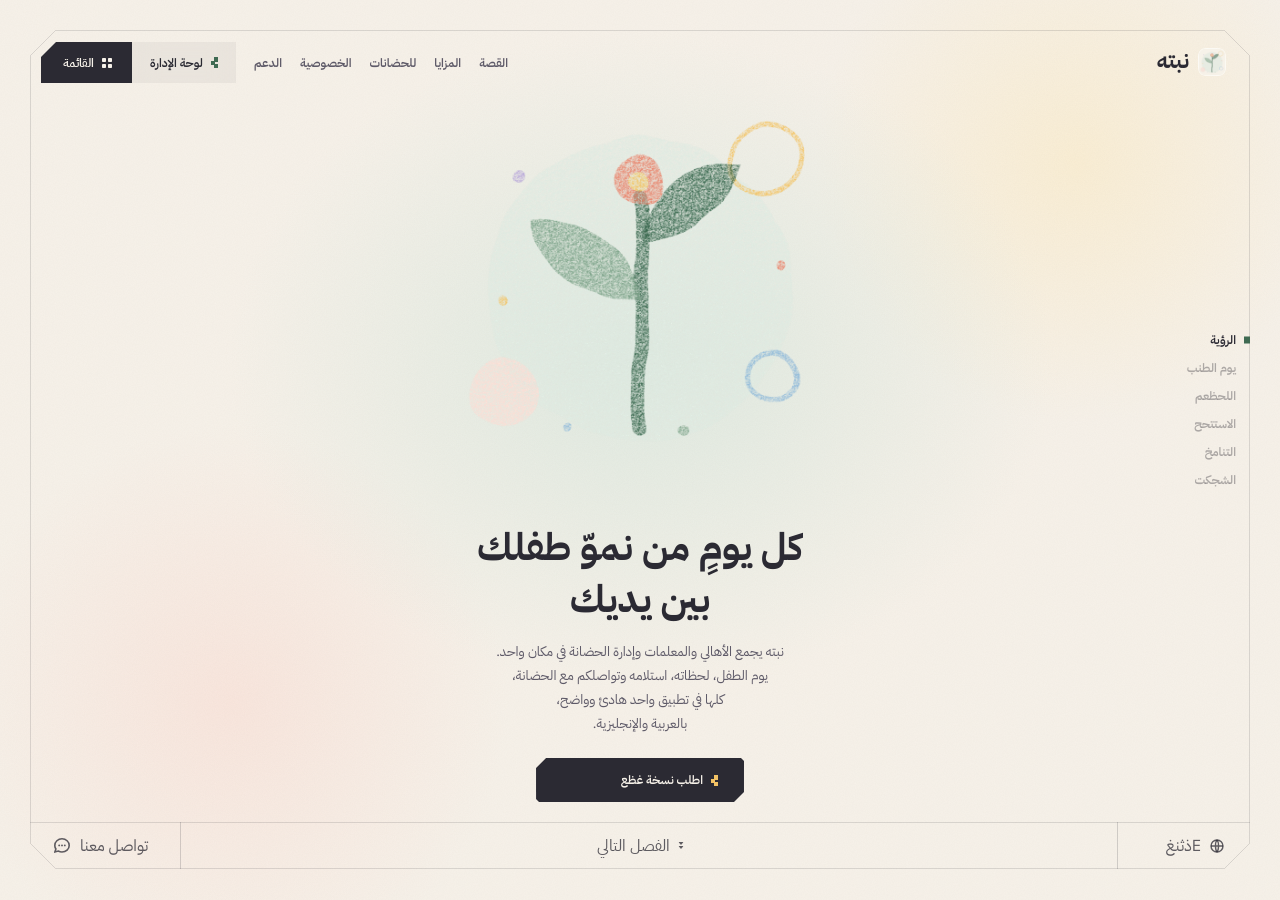
==== commit 1b33eac1: "New landing page: Nabtah chapters with the crayon plant and real app footage" ====
--- a/index.html
+++ b/index.html
@@ -1,268 +1,538 @@
-<!doctype html>
+<!DOCTYPE html>
 <html lang="ar" dir="rtl">
 <head>
 <meta charset="utf-8">
-<meta name="viewport" content="width=device-width, initial-scale=1">
-<title>نبتة · Nabta — الخصوصية والشروط والدعم · Privacy, Terms & Support</title>
-<meta name="description" content="سياسة الخصوصية وشروط الاستخدام والدعم لتطبيق نبتة · Privacy policy, terms of use and support for the Nabta app.">
-<link rel="preconnect" href="https://fonts.googleapis.com">
-<link href="https://fonts.googleapis.com/css2?family=IBM+Plex+Sans+Arabic:wght@400;600;700&family=IBM+Plex+Sans:wght@400;600;700&display=swap" rel="stylesheet">
+<meta name="viewport" content="width=device-width, initial-scale=1, viewport-fit=cover">
+<title>نبته — كل يومٍ من نموّ طفلك… بين يديك</title>
+<script>if(!matchMedia("(prefers-reduced-motion: reduce)").matches){document.documentElement.className="anim";setTimeout(function(){document.documentElement.classList.remove("anim")},3200);}</script>
+<meta name="description" content="نبته يجمع الأهالي والمعلمات وإدارة الحضانة في مكان واحد: يوم الطفل، اللحظات، الاستلام والتواصل.">
+<link rel="icon" href="assets/img/icon.png">
 <style>
-  :root { --bg:#F6F1E9; --card:#FFFDF9; --ink:#2B2A33; --ink2:#5E5A68; --line:#E8E0D2; --sage:#3F6B55; --chip:#E9E2D5; }
-  @media (prefers-color-scheme: dark) { :root { --bg:#1E1C1A; --card:#2A2724; --ink:#F2EEE8; --ink2:#C9C2B8; --line:#3A3530; --sage:#8DB9A0; --chip:#3A3530; } }
-  * { box-sizing: border-box; }
-  body { margin:0; background:var(--bg); color:var(--ink); font-family:"IBM Plex Sans Arabic", "IBM Plex Sans", -apple-system, Tahoma, sans-serif; line-height:1.9; }
-  .doc[lang="en"] { font-family:"IBM Plex Sans", -apple-system, "Segoe UI", sans-serif; line-height:1.7; }
-  main { max-width:760px; margin:0 auto; padding:24px 16px 64px; }
-  .top { display:flex; justify-content:flex-end; }
-  .switch { display:inline-flex; background:var(--chip); border-radius:999px; padding:4px; gap:4px; }
-  .switch button { border:0; background:transparent; color:var(--ink2); font:600 14px "IBM Plex Sans Arabic", "IBM Plex Sans", sans-serif; padding:6px 16px; border-radius:999px; cursor:pointer; }
-  .switch button[aria-pressed="true"] { background:var(--card); color:var(--ink); box-shadow:0 1px 3px rgba(0,0,0,.08); }
-  header { display:flex; align-items:center; gap:12px; margin:8px 0; }
-  header span { font-size:40px; }
-  h1 { font-size:34px; margin:0; }
-  h2 { font-size:21px; margin:28px 0 6px; color:var(--sage); }
-  h3 { font-size:17px; margin:22px 0 4px; color:var(--ink); }
-  section { background:var(--card); border:1px solid var(--line); border-radius:22px; padding:8px 22px 18px; margin-top:18px; }
-  p, li { color:var(--ink2); font-size:16px; }
-  li { margin-bottom:6px; }
-  a { color:var(--sage); }
-  .muted { font-size:14px; color:var(--ink2); }
-  nav { display:flex; flex-wrap:wrap; gap:6px 16px; }
-  nav a { font-weight:600; }
-  /* With JavaScript only the chosen language shows; without it both are readable one after the other. */
-  .js .doc:not(.active) { display:none; }
+/* ---------- self-hosted faces (IBM Plex Sans Arabic, OFL — the app's own typeface) ---------- */
+@font-face{font-family:'Plex';src:url(assets/fonts/plex-regular.ttf) format('truetype');font-weight:400;font-display:block}
+@font-face{font-family:'Plex';src:url(assets/fonts/plex-medium.ttf) format('truetype');font-weight:500;font-display:block}
+@font-face{font-family:'Plex';src:url(assets/fonts/plex-semibold.ttf) format('truetype');font-weight:600;font-display:block}
+@font-face{font-family:'Plex';src:url(assets/fonts/plex-bold.ttf) format('truetype');font-weight:700;font-display:block}
+
+/* ---------- reference unit: one pixel of the 1280x800 canvas, scaled to the viewport ---------- */
+:root{
+  --u: clamp(0.68px, min(100vw / 1280, 100vh / 800), 1.72px);
+  --t: var(--u);
+  --u: clamp(0.68px, min(100vw / 1280, 100dvh / 800), 1.72px);
+  /* Nabtah tokens */
+  --sand:#F6F1E9; --sand2:#EFE7DA; --paper:#FFFDF9; --ink:#2B2A33; --ink2:#5E5A68;
+  --sage:#7FA38A; --sageD:#3F6A52; --sageL:#DDE9E0; --coral:#E9826B; --sun:#F2C265; --sky:#8FB8D8;
+  --line: rgba(43,42,51,.14);
+  --hair: max(1px, calc(1 * var(--u)));
+  --nudge: 0px;
+  --e-mask: cubic-bezier(.16,1,.3,1);
+  --e-line: cubic-bezier(.65,0,.35,1);
+  --e-soft: cubic-bezier(.22,.61,.36,1);
+}
+*{box-sizing:border-box}
+html,body{height:100%}
+body{margin:0;background:var(--sand);color:var(--ink);overflow:hidden;
+  font-family:'Plex',-apple-system,'Geeza Pro',Arial,sans-serif;
+  -webkit-font-smoothing:antialiased;-moz-osx-font-smoothing:grayscale;text-rendering:geometricPrecision}
+.stage{position:fixed;inset:0;overflow:hidden}
+
+/* ---------- the scene: warm paper with soft crayon light ---------- */
+.bg{position:absolute;inset:0;will-change:transform;transform-origin:50% 50%;backface-visibility:hidden;
+  background:
+    radial-gradient(ellipse 46% 52% at 50% 40%, rgba(221,233,224,.95), rgba(221,233,224,0) 70%),
+    radial-gradient(circle at 18% 78%, rgba(250,220,211,.55), rgba(250,220,211,0) 22%),
+    radial-gradient(circle at 84% 18%, rgba(251,235,198,.6), rgba(251,235,198,0) 20%),
+    var(--sand)}
+/* paper grain */
+.bg::after{content:"";position:absolute;inset:0;opacity:.35;mix-blend-mode:multiply;pointer-events:none;
+  background-image:url("data:image/svg+xml,%3Csvg xmlns='http://www.w3.org/2000/svg' width='160' height='160'%3E%3Cfilter id='n'%3E%3CfeTurbulence type='fractalNoise' baseFrequency='.9' numOctaves='2' stitchTiles='stitch'/%3E%3CfeColorMatrix values='0 0 0 0 .55 0 0 0 0 .5 0 0 0 0 .45 0 0 0 .18 0'/%3E%3C/filter%3E%3Crect width='100%25' height='100%25' filter='url(%23n)'/%3E%3C/svg%3E")}
+
+/* the subject sits where the photograph's subject sat: centred above the copy */
+.subject{position:absolute;left:0;right:0;top:calc(64*var(--t));bottom:calc(376*var(--t));
+  display:grid;place-items:center}
+.scene{grid-area:1/1;display:grid;place-items:center;opacity:0;transition:opacity .9s ease;pointer-events:none}
+.scene.on{opacity:1}
+
+/* chapter one: the Nabtah plant, assembled from the app icon's own crayon layers, breathing */
+.plant{position:relative;width:calc(410*var(--t));height:calc(410*var(--t));margin-top:calc(-24*var(--t))}
+.plant img{position:absolute;inset:0;width:100%;height:100%;display:block}
+.plant .halo{animation:breathe 7s ease-in-out infinite}
+.plant .leaf-light{transform-origin:50% 62%;animation:swayL 6s ease-in-out infinite}
+.plant .leaf-dark{transform-origin:50% 52%;animation:swayR 6.5s ease-in-out infinite}
+.plant .flower{transform-origin:50% 34%;animation:nod 5s ease-in-out infinite}
+.plant .dots{animation:float 9s ease-in-out infinite}
+.plant .rings{animation:float 11s ease-in-out infinite reverse}
+@keyframes breathe{50%{transform:scale(1.025)}}
+@keyframes swayL{50%{transform:rotate(-2.2deg)}}
+@keyframes swayR{50%{transform:rotate(2deg)}}
+@keyframes nod{50%{transform:rotate(1.6deg) translateY(-0.6%)}}
+@keyframes float{50%{transform:translateY(-1.2%)}}
+
+/* the other chapters: the real app, on a phone */
+.phone{height:calc(350*var(--t));width:calc(350*var(--t)*1206/2622);padding:1.6%;border-radius:12% / 5.6%;
+  background:#1c1c1e;box-shadow:0 calc(24*var(--t)) calc(60*var(--t)) rgba(43,42,51,.22), inset 0 0 0 1px rgba(255,255,255,.06)}
+.phone video,.phone img{width:100%;height:100%;object-fit:cover;display:block;border-radius:10.6% / 4.9%;background:#f6f1e9}
+
+/* ---------- frame: 30u inset, 1px hairline, 26u chamfer ---------- */
+.frame{position:absolute;left:calc(30*var(--u));top:calc(30*var(--u));right:calc(30*var(--u));bottom:calc(31*var(--u))}
+.ln{position:absolute;background:var(--line)}
+.ln-t{left:calc(26*var(--u));right:calc(26*var(--u));top:0;height:var(--hair)}
+.ln-b{left:calc(26*var(--u));right:calc(26*var(--u));bottom:0;height:var(--hair)}
+.ln-l{top:calc(26*var(--u));bottom:calc(26*var(--u));left:0;width:var(--hair)}
+.ln-r{top:calc(26*var(--u));bottom:calc(26*var(--u));right:0;width:var(--hair)}
+.cn{position:absolute;width:calc(26*var(--u));height:calc(26*var(--u))}
+.cn-tl{left:0;top:0;background:linear-gradient(to bottom right,transparent calc(50% - .65px),var(--line) calc(50% - .65px),var(--line) calc(50% + .65px),transparent calc(50% + .65px))}
+.cn-br{right:0;bottom:0;background:linear-gradient(to bottom right,transparent calc(50% - .65px),var(--line) calc(50% - .65px),var(--line) calc(50% + .65px),transparent calc(50% + .65px))}
+.cn-tr{right:0;top:0;background:linear-gradient(to bottom left,transparent calc(50% - .65px),var(--line) calc(50% - .65px),var(--line) calc(50% + .65px),transparent calc(50% + .65px))}
+.cn-bl{left:0;bottom:0;background:linear-gradient(to bottom left,transparent calc(50% - .65px),var(--line) calc(50% - .65px),var(--line) calc(50% + .65px),transparent calc(50% + .65px))}
+
+/* ---------- labels ---------- */
+.lbl{font-family:'Plex',sans-serif;font-weight:600;font-size:calc(12*var(--t));line-height:1;white-space:nowrap}
+.t{position:relative;top:var(--nudge);display:inline-block;text-align:right;white-space:pre}
+
+/* ---------- masthead (mirrored: wordmark on the right, controls on the left) ---------- */
+.logo{position:absolute;right:calc(24*var(--t));top:calc(18*var(--t));height:calc(28*var(--t));
+  display:flex;align-items:center;gap:calc(9*var(--t));text-decoration:none;color:var(--ink)}
+.logo .mark{display:flex;align-items:center;gap:calc(9*var(--t))}
+.logo img{width:calc(28*var(--t));height:calc(28*var(--t));border-radius:calc(7*var(--t))}
+.logo b{font-size:calc(22*var(--t));font-weight:700;line-height:1}
+.masthead{position:absolute;left:calc(11*var(--t));top:calc(12*var(--t));height:calc(41*var(--t));display:flex;align-items:center}
+.navset{display:contents}
+.links{display:flex;align-items:center;gap:calc(18*var(--t));margin-left:calc(18*var(--t))}
+.links a{color:var(--ink2);text-decoration:none;transition:color .25s ease}
+.links a:hover{color:var(--ink)}
+.pill{height:calc(41*var(--t));display:flex;align-items:center;text-decoration:none;position:relative;cursor:pointer;border:0;padding:0}
+.pill .ico{flex:none;display:block}
+.enter{padding:0 calc(18*var(--t));background:rgba(43,42,51,.05);
+  -webkit-backdrop-filter:blur(calc(12*var(--t)));backdrop-filter:blur(calc(12*var(--t)));transition:background .3s ease}
+.enter:hover{background:rgba(43,42,51,.09)}
+.enter .ico{width:calc(7*var(--t));height:calc(11*var(--t));fill:var(--sageD)}
+.enter span{color:var(--ink);margin-right:calc(8*var(--t))}
+.menu{padding:0 calc(20*var(--t)) 0 calc(22*var(--t));background:var(--ink);
+  clip-path:polygon(calc(15*var(--t)) 0, 100% 0, 100% 100%, 0 100%, 0 calc(15*var(--t)));transition:background .3s ease}
+.menu .ico{width:calc(10*var(--t));height:calc(10*var(--t));fill:var(--sand)}
+.menu span{color:var(--sand);margin-right:calc(8*var(--t))}
+
+/* ---------- chapter rail (on the right, the reading start) ---------- */
+.index{position:absolute;right:calc(14*var(--t));top:50%;transform:translateY(calc(-50% - 40*var(--t)));list-style:none;margin:0;padding:0}
+.index li{height:calc(28*var(--t));display:flex;align-items:center;position:relative}
+.index a{font-weight:600;font-size:calc(12*var(--t));line-height:1;text-decoration:none;white-space:nowrap;
+  color:rgba(43,42,51,.36);transition:color .3s ease}
+.index a:hover,.index .on a{color:var(--ink)}
+.index .on::before{content:"";position:absolute;right:calc(-13.5*var(--t));top:50%;width:calc(6*var(--t));height:calc(7*var(--t));
+  transform:translateY(-50%);background:var(--sageD)}
+
+/* ---------- hero copy ---------- */
+.hero{position:absolute;left:0;right:0;bottom:max(7.98%, calc(59*var(--t)));display:flex;flex-direction:column;align-items:center;text-align:center}
+.headline{margin:0;font-weight:700;font-size:calc(38*var(--t));line-height:calc(48*var(--t));color:var(--ink)}
+.blurb{margin:calc(12*var(--t)) 0 0;font-weight:400;font-size:calc(13.5*var(--t));line-height:calc(24*var(--t));
+  color:var(--ink2);max-width:calc(560*var(--t))}
+.cta{margin-top:calc(22*var(--t));position:relative;height:calc(44*var(--t));padding:0 calc(26*var(--t));
+  display:flex;align-items:center;justify-content:center;text-decoration:none}
+.cta-glass{position:absolute;inset:0;background:var(--ink);
+  clip-path:polygon(calc(10*var(--t)) 0, calc(100% - 3*var(--t)) 0, 100% calc(3*var(--t)), 100% calc(100% - 10*var(--t)),
+                    calc(100% - 10*var(--t)) 100%, calc(3*var(--t)) 100%, 0 calc(100% - 3*var(--t)), 0 calc(10*var(--t)));
+  transition:background .3s ease}
+.cta:hover .cta-glass{background:#3d3b47}
+.cta-in{position:relative;display:flex;align-items:center}
+.cta .ico{width:calc(7*var(--t));height:calc(11*var(--t));fill:var(--sun);flex:none}
+.cta .t{margin-right:calc(8*var(--t));color:var(--sand)}
+.hero .hrise{transition:transform .5s var(--e-mask)}
+.hero .blurb{transition:opacity .4s ease, transform .4s ease}
+.swapping .hrise{transform:translateY(112%)}
+.swapping .blurb{opacity:0;transform:translateY(calc(7*var(--t)))}
+
+/* ---------- dock ---------- */
+.dock{position:absolute;left:0;right:0;bottom:0;height:calc(47*var(--t))}
+.dock .rule{position:absolute;left:0;right:0;top:0;height:var(--hair);background:var(--line)}
+.dock .div{position:absolute;top:0;bottom:0;width:var(--hair);background:rgba(43,42,51,.18)}
+.dock .div-r{right:calc(132*var(--t))}
+.dock .div-l{left:calc(150*var(--t))}
+.dock a,.dock button{display:flex;align-items:center;text-decoration:none;background:none;border:0;padding:0;cursor:pointer;
+  color:rgba(43,42,51,.75);transition:color .3s ease;font:inherit}
+.dock a:hover,.dock button:hover{color:var(--ink)}
+.lang{position:absolute;right:calc(26*var(--t));top:0;bottom:0}
+.lang .ico{width:calc(14*var(--t));height:calc(14*var(--t));fill:none;stroke:currentColor;stroke-width:1.4;margin-left:calc(9*var(--t))}
+.next{position:absolute;left:50%;transform:translateX(-50%);top:0;bottom:0}
+.next .ico{width:calc(5*var(--t));height:calc(7*var(--t));fill:currentColor;margin-left:calc(9*var(--t))}
+.talk{position:absolute;left:calc(24*var(--t));top:0;bottom:0}
+.talk .ico{width:calc(16*var(--t));height:calc(15*var(--t));margin-right:calc(10*var(--t));fill:none;stroke:currentColor;stroke-width:1.6}
+
+/* ================= ENTRANCE (same score as the reference; strokes mirrored for RTL) ================= */
+@keyframes drawX{from{transform:scaleX(0)}to{transform:scaleX(1)}}
+@keyframes drawY{from{transform:scaleY(0)}to{transform:scaleY(1)}}
+@keyframes fadeIn{from{opacity:0}to{opacity:1}}
+@keyframes maskUp{from{transform:translateY(112%)}to{transform:translateY(0)}}
+@keyframes settle{from{opacity:0;transform:translateY(calc(7*var(--t)))}to{opacity:1;transform:none}}
+@keyframes markIn{from{transform:translateY(-50%) scaleX(0)}to{transform:translateY(-50%) scaleX(1)}}
+@keyframes settleC{from{opacity:0;transform:translate(-50%,calc(7*var(--t)))}to{opacity:1;transform:translateX(-50%)}}
+@keyframes grow{from{opacity:0;transform:translateY(calc(16*var(--t))) scale(.96)}to{opacity:1;transform:none}}
+.anim .ln-t{transform-origin:right center;animation:drawX .5s var(--e-line) .04s both}
+.anim .ln-r{transform-origin:center top;animation:drawY .5s var(--e-line) .04s both}
+.anim .ln-b{transform-origin:left center;animation:drawX .5s var(--e-line) .2s both}
+.anim .ln-l{transform-origin:center bottom;animation:drawY .5s var(--e-line) .2s both}
+.anim .cn{animation:fadeIn .3s linear .55s both}
+.anim .logo{overflow:hidden}
+.anim .logo .mark{animation:maskUp .8s var(--e-mask) .16s both}
+.anim .enter{animation:settle .56s var(--e-soft) .3s both}
+.anim .menu{animation:settle .56s var(--e-soft) .36s both}
+.anim .links{animation:fadeIn .4s linear .34s both}
+.headline .hrow{display:block;overflow:hidden;padding-bottom:calc(4*var(--t))}
+.headline .hrise{display:block}
+.anim .headline .hrise{animation:maskUp .9s var(--e-mask) both}
+.anim .headline .hrow:first-child .hrise{animation-delay:.42s}
+.anim .headline .hrow+.hrow .hrise{animation-delay:.52s}
+.anim .subject{animation:grow 1.1s var(--e-mask) .1s both}
+.anim .index{animation:fadeIn .45s linear .6s both}
+.anim .index .on::before{animation:markIn .42s var(--e-soft) .64s both}
+.anim .blurb{animation:settle .72s var(--e-soft) .7s both}
+.anim .cta{animation:settle .62s var(--e-soft) .86s both}
+.anim .dock .rule{transform-origin:right center;animation:drawX .52s var(--e-line) .92s both}
+.anim .dock .div{transform-origin:center top;animation:drawY .36s var(--e-line) 1.06s both}
+.anim .lang{animation:settle .52s var(--e-soft) .96s both}
+.anim .next{animation:settleC .52s var(--e-soft) 1.02s both}
+.anim .talk{animation:settle .52s var(--e-soft) 1.08s both}
+
+/* ---------- a11y ---------- */
+a:focus-visible,button:focus-visible{outline:calc(1.5*var(--t)) solid var(--sageD);outline-offset:calc(3*var(--t))}
+@media (prefers-reduced-motion:reduce){*{transition:none!important;animation:none!important}}
+
+/* ---------- tablet ---------- */
+@media (max-width: 1152px){
+  :root{
+    --u: clamp(.8px, min(100vw / 1280, 100vh / 800), 1.1px);
+    --u: clamp(.8px, min(100vw / 1280, 100dvh / 800), 1.1px);
+    --t: max(var(--u), clamp(.9px, calc(.9px + (1152px - 100vw) * .00042), 1.12px));
+  }
+  .dock{display:flex;justify-content:space-between;align-items:stretch}
+  .dock .div{display:none}
+  .lang,.talk{position:static;height:auto}
+  .lang{padding:0 min(calc(26*var(--t)),6vw) 0 min(calc(20*var(--t)),5vw);border-left:var(--hair) solid rgba(43,42,51,.18)}
+  .talk{padding:0 min(calc(20*var(--t)),5vw) 0 min(calc(24*var(--t)),6vw);border-right:var(--hair) solid rgba(43,42,51,.18)}
+  .index a{padding:calc(7*var(--t)) 0}
+  .hero{padding-inline:calc(40*var(--t))}
+}
+@media (max-width: 1152px) and (max-aspect-ratio: 6/5){ .index{top:30%} }
+
+/* ---------- navigation collapse ---------- */
+@media (max-width: 830px){
+  .navset{display:flex;flex-direction:column;align-items:stretch;position:absolute;top:calc(52*var(--t));left:0;min-width:calc(200*var(--t));
+    padding:calc(16*var(--t)) calc(20*var(--t)) calc(18*var(--t));gap:calc(4*var(--t));
+    background:rgba(255,253,249,.88);-webkit-backdrop-filter:blur(calc(16*var(--t)));backdrop-filter:blur(calc(16*var(--t)));
+    box-shadow:0 calc(12*var(--t)) calc(32*var(--t)) rgba(43,42,51,.12);
+    clip-path:polygon(calc(15*var(--t)) 0, 100% 0, 100% calc(100% - 15*var(--t)), calc(100% - 15*var(--t)) 100%, 0 100%, 0 calc(15*var(--t)));
+    opacity:0;visibility:hidden;transform:translateY(calc(-6*var(--t)));
+    transition:opacity .34s ease, transform .34s var(--e-soft), visibility .34s;z-index:6}
+  .nav-open .navset{opacity:1;visibility:visible;transform:none}
+  .links{flex-direction:column;align-items:stretch;gap:0;margin-left:0}
+  .links a{padding:calc(10*var(--t)) 0}
+  .navset .enter{margin-top:calc(10*var(--t));height:calc(40*var(--t));background:var(--sand2)}
+}
+
+/* ---------- mobile ---------- */
+@media (max-width: 548px){
+  :root{
+    --u: clamp(.62px, min(100vw / 500, 100vh / 820), 1.1px);
+    --u: clamp(.62px, min(100vw / 500, 100dvh / 820), 1.1px);
+    --t: clamp(1.06px, calc(100vw / 489), 1.12px);
+  }
+  .frame{left:calc(18*var(--u));right:calc(18*var(--u));top:calc(18*var(--u));bottom:calc(18*var(--u))}
+  .logo{right:calc(16*var(--t))}
+  .masthead{left:calc(9*var(--t))}
+  .index{top:calc(66*var(--t));transform:none;right:calc(18*var(--t));display:flex;gap:calc(14*var(--t));flex-wrap:wrap;left:calc(14*var(--t))}
+  .index li{height:calc(24*var(--t))}
+  .index .on::before{display:none}
+  .index .on a{color:var(--sageD)}
+  .subject{top:calc(126*var(--t));bottom:calc(330*var(--t))}
+  .plant{width:min(calc(330*var(--t)),78vw);height:min(calc(330*var(--t)),78vw);margin:0}
+  .phone{height:calc(330*var(--t));width:calc(330*var(--t)*1206/2622)}
+  .hero{bottom:max(9%, calc(62*var(--t)));padding-inline:calc(20*var(--t))}
+  .headline{font-size:calc(30*var(--t));line-height:calc(40*var(--t));text-wrap:balance}
+  .blurb{font-size:calc(13*var(--t))}
+  .blurb br{display:none}
+  .next{display:none}
+}
+@media (max-height: 600px){ .blurb{display:none} .subject{bottom:calc(210*var(--t))} .plant{width:calc(380*var(--t));height:calc(380*var(--t))} .phone{height:calc(360*var(--t));width:calc(360*var(--t)*1206/2622)} }
 </style>
-<script>
-  document.documentElement.classList.add('js');
-  function pickLanguage() {
-    const q = new URLSearchParams(location.search).get('lang');
-    if (q === 'en' || q === 'ar') return q;
-    if (/-en$/.test(location.hash)) return 'en';
-    try { const saved = localStorage.getItem('nabta-lang'); if (saved === 'ar' || saved === 'en') return saved; } catch (e) {}
-    return (navigator.language || 'ar').toLowerCase().startsWith('ar') ? 'ar' : 'en';
-  }
-  function setLanguage(lang, remember) {
-    document.documentElement.lang = lang;
-    document.documentElement.dir = lang === 'ar' ? 'rtl' : 'ltr';
-    document.querySelectorAll('.doc').forEach(d => d.classList.toggle('active', d.lang === lang));
-    document.querySelectorAll('.switch button').forEach(b => b.setAttribute('aria-pressed', String(b.dataset.lang === lang)));
-    if (remember) { try { localStorage.setItem('nabta-lang', lang); } catch (e) {} }
-  }
-  addEventListener('DOMContentLoaded', () => {
-    const lang = pickLanguage();
-    setLanguage(lang, false);
-    document.querySelectorAll('.switch button').forEach(b => b.addEventListener('click', () => setLanguage(b.dataset.lang, true)));
-    // /privacy, /terms and /support open the page at their section.
-    const part = location.pathname.split('/').filter(Boolean).pop();
-    if (['privacy','terms','support'].includes(part) && !location.hash) {
-      document.getElementById(lang === 'en' ? part + '-en' : part)?.scrollIntoView();
-    }
-  });
-</script>
 </head>
 <body>
-<main>
-  <div class="top">
-    <div class="switch" role="group" aria-label="Language / اللغة">
-      <button type="button" data-lang="ar" aria-pressed="true">العربية</button>
-      <button type="button" data-lang="en" aria-pressed="false">English</button>
+<div class="stage">
+  <div class="bg" aria-hidden="true"></div>
+
+  <div class="subject" role="img" aria-label="نبتة نبته المرسومة بالطباشير، ثم لقطات حقيقية من التطبيق">
+    <div class="scene on" data-chapter="vision">
+      <div class="plant" aria-hidden="true">
+        <img class="halo" src="assets/img/halo.png" alt=""><img class="blush" src="assets/img/blush.png" alt="">
+        <img class="rings" src="assets/img/rings.png" alt=""><img class="dots" src="assets/img/dots.png" alt="">
+        <img class="stem" src="assets/img/stem.png" alt=""><img class="leaf-light" src="assets/img/leaf-light.png" alt="">
+        <img class="leaf-dark" src="assets/img/leaf-dark.png" alt=""><img class="flower" src="assets/img/flower.png" alt="">
+      </div>
+    </div>
+    <div class="scene" data-chapter="day"><div class="phone"><video data-src="assets/video/day.mp4" poster="assets/img/day-poster.jpg" muted loop playsinline preload="none" aria-hidden="true"></video></div></div>
+    <div class="scene" data-chapter="moments"><div class="phone"><video data-src="assets/video/moments.mp4" muted loop playsinline preload="none" aria-hidden="true"></video></div></div>
+    <div class="scene" data-chapter="pickup"><div class="phone"><video data-src="assets/video/pickup.mp4" muted loop playsinline preload="none" aria-hidden="true"></video></div></div>
+    <div class="scene" data-chapter="messages"><div class="phone"><img src="assets/img/messages.jpg" alt="" loading="lazy"></div></div>
+    <div class="scene" data-chapter="admin"><div class="phone"><img src="assets/img/admin.jpg" alt="" loading="lazy"></div></div>
+  </div>
+
+  <div class="frame">
+    <span class="ln ln-t"></span><span class="ln ln-b"></span>
+    <span class="ln ln-l"></span><span class="ln ln-r"></span>
+    <span class="cn cn-tl"></span><span class="cn cn-tr"></span>
+    <span class="cn cn-bl"></span><span class="cn cn-br"></span>
+
+    <a class="logo" href="#" aria-label="نبته — الرئيسية"><span class="mark"><img src="assets/img/icon.png" alt=""><b>نبته</b></span></a>
+
+    <nav class="masthead" aria-label="الرئيسية">
+      <div class="navset" id="navset">
+        <div class="links lbl">
+          <a href="#vision" data-go="vision"><span class="t">القصة</span></a><a href="#day" data-go="day"><span class="t">المزايا</span></a><a href="#admin" data-go="admin"><span class="t">للحضانات</span></a><a href="privacy/"><span class="t">الخصوصية</span></a><a href="support/"><span class="t">الدعم</span></a>
+        </div>
+        <a class="pill enter lbl" href="#admin" data-go="admin">
+          <svg class="ico" viewBox="0 0 7 11" aria-hidden="true"><rect x="3" y="0" width="4" height="5"/><rect x="0" y="4" width="4" height="4"/><rect x="3" y="7" width="4" height="4"/></svg>
+          <span class="t">لوحة الإدارة</span>
+        </a>
+      </div>
+      <button class="pill menu lbl" type="button" aria-expanded="false" aria-controls="navset">
+        <svg class="ico" viewBox="0 0 10 10" aria-hidden="true"><rect x="0" y="0" width="4" height="4" rx=".8"/><rect x="6" y="0" width="4" height="4" rx=".8"/><rect x="0" y="6" width="4" height="4" rx=".8"/><rect x="6" y="6" width="4" height="4" rx=".8"/></svg>
+        <span class="t">القائمة</span>
+      </button>
+    </nav>
+
+    <ul class="index" aria-label="الفصول">
+      <li class="on"><a href="#vision" aria-current="true"><span class="t">الرؤية</span></a></li>
+      <li><a href="#day"><span class="t">يوم الطفل</span></a></li>
+      <li><a href="#moments"><span class="t">اللحظات</span></a></li>
+      <li><a href="#pickup"><span class="t">الاستلام</span></a></li>
+      <li><a href="#messages"><span class="t">التواصل</span></a></li>
+      <li><a href="#admin"><span class="t">الإدارة</span></a></li>
+    </ul>
+
+    <div class="hero">
+      <h1 class="headline"><span class="hrow"><span class="hrise">كل يومٍ من نموّ طفلك</span></span><span class="hrow"><span class="hrise">بين يديك</span></span></h1>
+      <p class="blurb">نبته يجمع الأهالي والمعلمات وإدارة الحضانة في مكان واحد.<br>
+        يوم الطفل، لحظاته، استلامه وتواصلكم مع الحضانة،<br>
+        كلها في تطبيق واحد هادئ وواضح،<br>
+        بالعربية والإنجليزية.</p>
+      <a class="cta lbl" href="support/">
+        <span class="cta-glass"></span>
+        <span class="cta-in">
+          <svg class="ico" viewBox="0 0 7 11" aria-hidden="true"><rect x="3" y="0" width="4" height="5"/><rect x="0" y="4" width="4" height="4"/><rect x="3" y="7" width="4" height="4"/></svg>
+          <span class="t">اطلب نسخة تجريبية لحضانتك</span>
+        </span>
+      </a>
+    </div>
+
+    <div class="dock">
+      <span class="rule"></span><span class="div div-r"></span><span class="div div-l"></span>
+      <a class="lang lbl" href="#" lang="en">
+        <svg class="ico" viewBox="0 0 14 14" aria-hidden="true"><circle cx="7" cy="7" r="6"/><path d="M1 7h12M7 1c2 2 2 10 0 12M7 1c-2 2-2 10 0 12"/></svg>
+        <span class="t">English</span>
+      </a>
+      <button class="next lbl" type="button">
+        <svg class="ico" viewBox="0 0 5 7" aria-hidden="true"><path d="M0 0 H5 L2.5 3 Z"/><path d="M0 4 H5 L2.5 7 Z"/></svg>
+        <span class="t">الفصل التالي</span>
+      </button>
+      <a class="talk lbl" href="mailto:nabtahsupport@gmail.com">
+        <span class="t">تواصل معنا</span>
+        <svg class="ico" viewBox="0 0 16 15" aria-hidden="true">
+          <path d="M8 .8 C12 .8 15.2 3.8 15.2 7.4 C15.2 11 12 14 8 14 C6.6 14 5.3 13.6 4.2 13 L.9 13.9 L1.9 10.9 C1.2 9.9 .8 8.7 .8 7.4 C.8 3.8 4 .8 8 .8 Z"/>
+          <g fill="currentColor" stroke="none"><circle cx="5.2" cy="7.4" r=".95"/><circle cx="8" cy="7.4" r=".95"/><circle cx="10.8" cy="7.4" r=".95"/></g>
+        </svg>
+      </a>
     </div>
   </div>
-
-  <!-- ============================== العربية ============================== -->
-  <div class="doc active" lang="ar" dir="rtl">
-    <header><span>🌱</span><h1>نَبتة</h1></header>
-    <p>تطبيق يربط الحضانة بالأسرة: يوم الطفل، الحضور، اللحظات، الفعاليات، الإعلانات، الرسوم، والرسائل.</p>
-    <nav><a href="#privacy">سياسة الخصوصية</a><a href="#terms">شروط الاستخدام</a><a href="#support">الدعم</a></nav>
-
-    <section id="privacy">
-      <h2>سياسة الخصوصية</h2>
-      <p class="muted">آخر تحديث: ٢٦ سبتمبر ٢٠٢٦</p>
-      <p>تستخدم الحضانات تطبيق نبتة لمشاركة يوم الأطفال مع أسرهم. الحضانة هي صاحبة البيانات، وهي من يقرر من ينضم إليها، ونحن نشغّل التطبيق نيابةً عنها. توضّح هذه السياسة البيانات التي نجمعها وكيف نستخدمها ونحميها، وما هي حقوقك.</p>
-
-      <h3>١. البيانات التي نجمعها</h3>
-      <ul>
-        <li><b>بيانات الحساب:</b> رقم الجوال (عند الدخول برمز SMS)، أو البريد الإلكتروني (عند الدخول بالبريد أو عبر Apple أو Google)، والاسم الذي تظهر به داخل الحضانة. عند الدخول بالبريد تُحفظ كلمة المرور مشفّرة، ولا نطّلع عليها.</li>
-        <li><b>بيانات الطفل:</b> الاسم والفصل، وما تسجّله الحضانة من حضور وانصراف وتحديثات يومية (وجبات، نوم، نشاط) وتقارير نمو، وما تضيفه الأسرة من ملاحظات صحية وتاريخ ميلاد ورقم طوارئ وأسماء المفوّضين بالاستلام.</li>
-        <li><b>المحتوى:</b> الصور والفيديو والإعلانات وملفات PDF المرفقة التي ينشرها طاقم الحضانة، والرسائل والتعليقات والإعجابات والردود على الفعاليات.</li>
-        <li><b>بيانات الرسوم:</b> المبالغ المستحقة على كل طفل والدفعات المسجّلة وأرقام السندات، كما تُدخلها إدارة الحضانة. لا نجمع أي بيانات بطاقات أو حسابات بنكية، ولا تتم أي عملية دفع داخل التطبيق.</li>
-        <li><b>بيانات التسجيل الجماعي:</b> عند استيراد الحضانة لقائمة الأطفال أو تسجيل الطاقم بأرقام جوالاتهم، تُحفظ بيانات تواصل أولياء الأمور والمعلمات (الجوال أو البريد) لربط كل شخص بفصله أو بأطفاله تلقائيًا عند دخوله.</li>
-        <li><b>بيانات تقنية محدودة:</b> سجلات تشغيل ضرورية لأمان الخدمة واستقرارها (مثل وقت الطلب ونوع الخطأ). لا نستخدم أدوات تتبع إعلانية ولا نجمع موقعك الجغرافي.</li>
-      </ul>
-
-      <h3>٢. كيف نستخدم البيانات</h3>
-      <ul>
-        <li>لتشغيل التطبيق فقط: عرض يوم طفلك لك، وتمكين الحضانة من التواصل معك، وإرسال رموز الدخول والدعوات والتنبيهات.</li>
-        <li>لا نبيع البيانات، ولا نستخدمها للإعلانات أو التتبع، ولا نشاركها مع أي طرف لأغراض تسويقية.</li>
-      </ul>
-
-      <h3>٣. من يرى ماذا</h3>
-      <ul>
-        <li>ولي الأمر يرى أطفاله فقط، والمعلمة ترى أطفال فصولها فقط، وإدارة الحضانة ترى حضانتها فقط.</li>
-        <li>الصور والفيديو والملفات خاصة بأسر الفصل (أو بأعضاء الحضانة عند نشرها للجميع)، وتُعرض بروابط مؤقتة تنتهي صلاحيتها.</li>
-        <li>بيانات الرسوم تراها إدارة الحضانة، وولي الأمر يرى رسوم أطفاله فقط.</li>
-        <li>هذه القيود مطبّقة في قاعدة البيانات نفسها، لا في التطبيق فقط.</li>
-      </ul>
-
-      <h3>٤. مزوّدو الخدمة</h3>
-      <p>نستعين بمزوّدين موثوقين لتشغيل الخدمة فقط، ولا يحق لهم استخدام البيانات لأي غرض آخر:</p>
-      <ul>
-        <li><b>Supabase:</b> قاعدة البيانات وتخزين الملفات وتسجيل الدخول.</li>
-        <li><b>مزوّد رسائل SMS:</b> لإرسال رموز التحقق إلى رقم جوالك.</li>
-        <li><b>مزوّد بريد إلكتروني:</b> لإرسال الدعوات ورسائل التحقق.</li>
-        <li><b>Apple و Google:</b> عند اختيارك الدخول بحسابهما فقط؛ نستلم منهما بريدك واسمك (إن سمحت بذلك).</li>
-      </ul>
-
-      <h3>٥. التخزين والحماية</h3>
-      <p>تُنقل البيانات مشفّرة (HTTPS)، وتُخزّن مشفّرة لدى مزوّد الخدمة. الوصول محكوم بصلاحيات دقيقة لكل حضانة ودور، ويُحتفظ بسجل لتعديلات الدفعات لحماية الأسر والحضانة.</p>
-
-      <h3>٦. مدة الاحتفاظ والحذف</h3>
-      <ul>
-        <li>تحتفظ الحضانة بالبيانات طوال مدة استخدامها للخدمة.</li>
-        <li>تقدر تحذف حسابك في أي وقت من التطبيق: المزيد ← الحساب ← حذف الحساب. يُحذف حسابك وبياناتك الشخصية فورًا، وتبقى المنشورات والرسائل السابقة لدى الحضانة باسم «حساب محذوف».</li>
-        <li>لحذف بيانات طفل كاملة تواصل مع حضانتك أو معنا، وننفّذ الطلب خلال ٣٠ يومًا.</li>
-      </ul>
-
-      <h3>٧. حقوقك</h3>
-      <p>لك حق الاطلاع على بياناتك وتصحيحها وطلب حذفها أو الحصول على نسخة منها. عدّل بياناتك من داخل التطبيق، أو راسلنا لأي طلب آخر.</p>
-
-      <h3>٨. الأطفال</h3>
-      <p>التطبيق موجّه للبالغين (أولياء الأمور وطاقم الحضانة). الأطفال لا يستخدمون التطبيق ولا ينشئون حسابات، وبياناتهم يضيفها أولياؤهم أو حضانتهم فقط.</p>
-
-      <h3>٩. التغييرات على السياسة</h3>
-      <p>قد نحدّث هذه السياسة، ونوضّح تاريخ آخر تحديث أعلاه. عند أي تغيير جوهري نبلغك داخل التطبيق.</p>
-
-      <h3>١٠. التواصل</h3>
-      <p>لأي سؤال عن الخصوصية: <a href="mailto:nabtahsupport@gmail.com">nabtahsupport@gmail.com</a></p>
-    </section>
-
-    <section id="terms">
-      <h2>شروط الاستخدام</h2>
-      <p class="muted">آخر تحديث: ٢٦ سبتمبر ٢٠٢٦</p>
-      <ul>
-        <li><b>الخدمة:</b> نبتة مساحة خاصة بين الحضانة وأسر أطفالها. باستخدامك التطبيق توافق على هذه الشروط وعلى سياسة الخصوصية.</li>
-        <li><b>الحساب:</b> أنت مسؤول عن الحفاظ على جوالك وحسابك، وعن صحة البيانات التي تضيفها.</li>
-        <li><b>احترام الخصوصية:</b> توافق على احترام خصوصية الأطفال والأسر والطاقم، وعدم مشاركة صور الأطفال أو بياناتهم خارج التطبيق دون إذن أسرهم.</li>
-        <li><b>لا تسامح مع المحتوى المسيء:</b> يُمنع نشر أي محتوى مسيء أو غير لائق أو مزعج، أو أي إساءة أو تنمّر أو تحرّش.</li>
-        <li><b>البلاغات والحظر:</b> تقدر تبلّغ عن أي تعليق أو رسالة أو منشور بالضغط المطوّل عليه واختيار «إبلاغ»، أو تحظر كاتبه. تراجع إدارة الحضانة البلاغات وتحذف المحتوى المخالف وتزيل أصحابه خلال ٢٤ ساعة.</li>
-        <li><b>مسؤولية الحضانة:</b> الحضانة مسؤولة عن قبول الأعضاء وعن المحتوى الذي ينشره طاقمها وعن بيانات الرسوم التي تسجّلها، ولها إزالة أي عضو يخالف هذه الشروط.</li>
-        <li><b>الرسوم:</b> ما يظهر في قسم الرسوم سجل تُدخله الحضانة للمتابعة فقط؛ الدفع يتم مباشرة بين الأسرة والحضانة خارج التطبيق.</li>
-        <li><b>التوفر:</b> التطبيق مقدّم «كما هو»، ونعمل على توفره وحماية بياناته قدر الإمكان، وقد نحدّث المزايا أو نوقفها مع إشعار مسبق.</li>
-        <li><b>إنهاء الاستخدام:</b> تقدر تحذف حسابك في أي وقت، ولنا إيقاف أي حساب يخالف هذه الشروط.</li>
-      </ul>
-    </section>
-
-    <section id="support">
-      <h2>الدعم</h2>
-      <ul>
-        <li><b>كيف أدخل؟</b> حمّل التطبيق واختر «الدخول برقم الجوال»، واكتب الرقم المسجّل عند الحضانة، ثم الرمز الذي يصلك برسالة. تدخل مباشرة إلى فصلك أو أطفالك.</li>
-        <li><b>رقمي غير مسجّل:</b> تواصل مع إدارة الحضانة لتضيف رقمك، أو اختر «عندي رمز دعوة» واكتب الرمز الذي وصلك.</li>
-        <li><b>طلبي بانتظار الموافقة:</b> إذا انضممت برمز الفصل وبياناتك غير مسجّلة عند الحضانة، تراجع المعلمة أو الإدارة طلبك وتوافق عليه.</li>
-        <li><b>ما وصلني الرمز:</b> تأكد من الرقم، وانتظر دقيقة ثم اضغط «إعادة الإرسال».</li>
-        <li><b>تغيير اللغة:</b> من المزيد ← اللغة، اختر العربية أو English.</li>
-        <li><b>للحضانات:</b> من «إدارة الحضانة» تقدر تستورد الأطفال من Excel، وتسجّل المعلمات بأرقام جوالاتهن، وتدير الرسوم والدفعات.</li>
-      </ul>
-      <p>راسلنا: <a href="mailto:nabtahsupport@gmail.com">nabtahsupport@gmail.com</a></p>
-    </section>
-  </div>
-
-  <!-- ============================== English ============================== -->
-  <div class="doc" lang="en" dir="ltr">
-    <header><span>🌱</span><h1>Nabta</h1></header>
-    <p>An app that connects nurseries with families: the child's day, attendance, moments, events, announcements, fees and messages.</p>
-    <nav><a href="#privacy-en">Privacy Policy</a><a href="#terms-en">Terms of Use</a><a href="#support-en">Support</a></nav>
-
-    <section id="privacy-en">
-      <h2>Privacy Policy</h2>
-      <p class="muted">Last updated: 26 September 2026</p>
-      <p>Nurseries use Nabta to share children's days with their families. The nursery owns the data and decides who joins; we operate the app on its behalf. This policy explains what we collect, how we use and protect it, and your rights.</p>
-
-      <h3>1. Data we collect</h3>
-      <ul>
-        <li><b>Account data:</b> your mobile number (when you sign in with an SMS code), or your email address (when you sign in with email, Apple or Google), and the name you appear with inside the nursery. For email sign-in, your password is stored hashed and is never visible to us.</li>
-        <li><b>Child data:</b> name and class; attendance, check-in/out, daily updates (meals, naps, activities) and growth reports recorded by the nursery; and health notes, date of birth, emergency contact and authorised pickup people added by the family.</li>
-        <li><b>Content:</b> photos, videos, announcements and attached PDF files posted by nursery staff, plus messages, comments, likes and event responses.</li>
-        <li><b>Fee records:</b> amounts owed per child, recorded payments and receipt numbers, as entered by the nursery's administration. We do not collect card or bank details, and no payment is processed inside the app.</li>
-        <li><b>Bulk enrolment data:</b> when a nursery imports its roster or registers staff by mobile number, guardians' and teachers' contact details (mobile or email) are stored so each person is linked to their class or children automatically when they sign in.</li>
-        <li><b>Limited technical data:</b> operational logs needed for security and reliability (such as request time and error type). We use no advertising trackers and do not collect your location.</li>
-      </ul>
-
-      <h3>2. How we use data</h3>
-      <ul>
-        <li>Only to run the app: showing you your child's day, letting the nursery communicate with you, and sending sign-in codes, invitations and notifications.</li>
-        <li>We do not sell data, use it for advertising or tracking, or share it with anyone for marketing.</li>
-      </ul>
-
-      <h3>3. Who sees what</h3>
-      <ul>
-        <li>Parents see only their own children, teachers only the children in their classes, and each nursery's administration only its own nursery.</li>
-        <li>Photos, videos and files are visible only to the class's families (or to the nursery's members when posted school-wide) and are served through expiring links.</li>
-        <li>Fee records are visible to the nursery's administration, and each parent sees only their own children's fees.</li>
-        <li>These rules are enforced in the database itself, not only in the app.</li>
-      </ul>
-
-      <h3>4. Service providers</h3>
-      <p>We rely on trusted providers solely to run the service; they may not use the data for any other purpose:</p>
-      <ul>
-        <li><b>Supabase:</b> database, file storage and authentication.</li>
-        <li><b>SMS provider:</b> to deliver verification codes to your mobile number.</li>
-        <li><b>Email provider:</b> to deliver invitations and verification emails.</li>
-        <li><b>Apple and Google:</b> only if you choose to sign in with them; we receive your email and name (if you allow it).</li>
-      </ul>
-
-      <h3>5. Storage and security</h3>
-      <p>Data is encrypted in transit (HTTPS) and at rest with our hosting provider. Access is governed by fine-grained permissions per nursery and role, and changes to payment records are logged to protect both families and the nursery.</p>
-
-      <h3>6. Retention and deletion</h3>
-      <ul>
-        <li>The nursery keeps its data for as long as it uses the service.</li>
-        <li>You can delete your account at any time in the app: More → Account → Delete account. Your account and personal data are deleted immediately; earlier posts and messages remain with the nursery under "Deleted account".</li>
-        <li>To delete a child's data entirely, contact your nursery or us; we complete such requests within 30 days.</li>
-      </ul>
-
-      <h3>7. Your rights</h3>
-      <p>You may access, correct, delete or request a copy of your data. Edit your details inside the app, or email us for any other request.</p>
-
-      <h3>8. Children</h3>
-      <p>The app is intended for adults (parents and nursery staff). Children do not use the app or create accounts; their data is added only by their guardians or their nursery.</p>
-
-      <h3>9. Changes to this policy</h3>
-      <p>We may update this policy and will show the date of the latest update above. We will notify you in the app of any material change.</p>
-
-      <h3>10. Contact</h3>
-      <p>For any privacy question: <a href="mailto:nabtahsupport@gmail.com">nabtahsupport@gmail.com</a></p>
-    </section>
-
-    <section id="terms-en">
-      <h2>Terms of Use</h2>
-      <p class="muted">Last updated: 26 September 2026</p>
-      <ul>
-        <li><b>The service:</b> Nabta is a private space between a nursery and its children's families. By using the app you agree to these terms and to the Privacy Policy.</li>
-        <li><b>Your account:</b> you are responsible for keeping your phone and account secure and for the accuracy of the information you add.</li>
-        <li><b>Respect for privacy:</b> you agree to respect the privacy of children, families and staff, and not to share children's photos or data outside the app without their families' permission.</li>
-        <li><b>Zero tolerance for objectionable content:</b> posting offensive, inappropriate or harassing content, or any abuse or bullying, is not allowed.</li>
-        <li><b>Reporting and blocking:</b> any comment, message or post can be reported by long-pressing it and choosing "Report", and its author can be blocked. The nursery's administrators review reports and remove offending content and members within 24 hours.</li>
-        <li><b>The nursery's responsibility:</b> the nursery is responsible for admitting members, for content posted by its staff and for the fee records it enters, and may remove any member who breaches these terms.</li>
-        <li><b>Fees:</b> the Fees section is a record entered by the nursery for tracking only; payment happens directly between the family and the nursery, outside the app.</li>
-        <li><b>Availability:</b> the app is provided "as is". We work to keep it available and its data protected, and may change or discontinue features with prior notice.</li>
-        <li><b>Termination:</b> you may delete your account at any time, and we may suspend any account that breaches these terms.</li>
-      </ul>
-    </section>
-
-    <section id="support-en">
-      <h2>Support</h2>
-      <ul>
-        <li><b>How do I sign in?</b> Download the app, choose "Sign in with mobile number", enter the number registered with your nursery, then the code you receive by SMS. You land straight in your class or with your children.</li>
-        <li><b>My number isn't registered:</b> ask your nursery's administration to add it, or choose "I have an invite code" and enter the code you received.</li>
-        <li><b>My request is pending:</b> if you joined with a class code and your details aren't on the nursery's list, the teacher or administration will review and approve your request.</li>
-        <li><b>I didn't get the code:</b> check the number, wait a minute, then tap "Resend".</li>
-        <li><b>Changing the language:</b> go to More → Language and choose العربية or English.</li>
-        <li><b>For nurseries:</b> from "Nursery admin" you can import children from Excel, register teachers by mobile number, and manage fees and payments.</li>
-      </ul>
-      <p>Email us: <a href="mailto:nabtahsupport@gmail.com">nabtahsupport@gmail.com</a></p>
-    </section>
-  </div>
-</main>
+</div>
+
+<script>
+(function(){
+  "use strict";
+  var RM = window.matchMedia && matchMedia('(prefers-reduced-motion: reduce)').matches;
+  var CH = 'ابتثجحخدذرزسشصضطظعغفقكلمنهوي';
+  var DUR = 400;
+
+  /* 1. DECODE LABELS — each label resolves in reading order in 400 ms, a band of random letters ahead of it */
+  var labels = [].slice.call(document.querySelectorAll('.t'));
+  labels.forEach(function(el){ el.dataset.text = el.textContent; });
+  function reserve(){
+    var w = [];
+    labels.forEach(function(el){ el.style.width = ''; });
+    labels.forEach(function(el){ w.push(el.getBoundingClientRect().width); });
+    labels.forEach(function(el,i){ el.style.width = (Math.ceil(w[i]*100)/100) + 'px'; });
+  }
+  function settle(el){
+    if (el._raf){ cancelAnimationFrame(el._raf); el._raf = 0; }
+    if (el._t){ clearTimeout(el._t); el._t = 0; }
+    el.textContent = el.dataset.text;
+  }
+  function decode(el, dur){
+    var text = el.dataset.text, n = text.length;
+    if (RM){ settle(el); return; }
+    settle(el);
+    var D = dur || DUR, t0 = performance.now(), lastRoll = 0, rand = new Array(n);
+    function roll(){ for (var i=0;i<n;i++) rand[i] = CH.charAt((Math.random()*CH.length)|0); }
+    roll();
+    function step(now){
+      var p = Math.min(1, (now - t0) / D), front = p * n, out = '', i;
+      if (now - lastRoll > 45){ roll(); lastRoll = now; }
+      for (i = 0; i < n; i++){
+        var c = text.charAt(i);
+        if (i < front) out += c;
+        else if (i < front + 3.6) out += (c === ' ' ? ' ' : rand[i]);
+        else break;
+      }
+      el.textContent = out;
+      if (p < 1) el._raf = requestAnimationFrame(step); else settle(el);
+    }
+    el._raf = requestAnimationFrame(step);
+    el._t = setTimeout(function(){ settle(el); }, D + 500);
+  }
+  [].forEach.call(document.querySelectorAll('a, button'), function(el){
+    var t = el.querySelector('.t');
+    if (t) el.addEventListener('pointerenter', function(){ decode(t); });
+  });
+
+  /* 2. SCENE PARALLAX — the scene and its subject drift against the pointer on a long ease */
+  var bg = document.querySelector('.bg'), subject = document.querySelector('.subject');
+  var tx = 0, ty = 0, cx = 0, cy = 0, running = false;
+  function tick(){
+    cx += (tx - cx) * 0.045; cy += (ty - cy) * 0.045;
+    var w = innerWidth, h = innerHeight, dx = -cx * w * 0.0156, dy = -cy * h * 0.015;
+    var sc = 1 + 2 * Math.max(Math.abs(dx) / w, Math.abs(dy) / h) + 0.014 * Math.max(0, cy);
+    bg.style.transform = 'translate3d(' + dx.toFixed(2) + 'px,' + dy.toFixed(2) + 'px,0) scale(' + sc.toFixed(4) + ')';
+    subject.style.transform = 'translate3d(' + (dx * 0.55).toFixed(2) + 'px,' + (dy * 0.55).toFixed(2) + 'px,0)';
+    if (Math.abs(tx - cx) < 0.0004 && Math.abs(ty - cy) < 0.0004){ running = false; return; }
+    requestAnimationFrame(tick);
+  }
+  function wake(){ if (!running && !RM){ running = true; requestAnimationFrame(tick); } }
+  addEventListener('pointermove', function(e){
+    if (e.pointerType === 'touch') return;
+    tx = (e.clientX / innerWidth) * 2 - 1; ty = (e.clientY / innerHeight) * 2 - 1; wake();
+  }, {passive:true});
+  document.addEventListener('pointerleave', function(){ tx = 0; ty = 0; wake(); });
+
+  /* 3. CHAPTERS — each has its own scene and copy; a newer choice always wins */
+  var COPY = {
+    vision: [['كل يومٍ من نموّ طفلك', 'بين يديك'],
+      ['نبته يجمع الأهالي والمعلمات وإدارة الحضانة في مكان واحد.', 'يوم الطفل، لحظاته، استلامه وتواصلكم مع الحضانة،', 'كلها في تطبيق واحد هادئ وواضح،', 'بالعربية والإنجليزية.']],
+    day: [['يومه معك،', 'لحظة بلحظة'],
+      ['الوصول، الفطور، النشاط، القيلولة والمزاج.', 'كل ما تسجّله المعلمة يصل لولي الأمر فورًا،', 'في صفحة واحدة مرتبة بالوقت،', 'مع تنبيه صحي إن احتاج طفلك عناية خاصة.']],
+    moments: [['لحظاته الصغيرة،', 'أول بأول'],
+      ['صور ومقاطع من الفصل بعرض كامل،', 'تسحبها مثل التطبيقات التي تعرفها،', 'خاصة بأسرة الطفل وحدها،', 'وتحفظ ما تحب منها في ألبومك.']],
+    pickup: [['وصلت؟', 'طفلك يتجهّز'],
+      ['يضغط ولي الأمر «أنا وصلت» فتعرف المعلمة فورًا،', 'ويتابع تجهيز طفله على شاشة القفل والجزيرة التفاعلية،', 'ولا يُسجَّل الاستلام إلا بمسح رمز البوابة.', 'تعرف أكثر، تسأل أقل.']],
+    messages: [['تواصل هادئ،', 'في وقته'],
+      ['رسائل مباشرة مع المعلمة والإدارة،', 'ومحادثة الفصل، وإعلانات الحضانة وفعالياتها،', 'مع ساعات تواصل تحترم وقت الجميع،', 'وإشعارات فورية لما يهمك فقط.']],
+    admin: [['حضانتك كاملة،', 'من شاشة واحدة'],
+      ['استيراد مئات الأطفال من ملف Excel،', 'وتسجيل أرقام الأهالي والمعلمات ليدخلوا مباشرة،', 'والحضور والتقارير والمالية والإعلانات،', 'من الجوال أو من لوحة الإدارة على اللابتوب.']]
+  };
+  var ORDER = ['vision','day','moments','pickup','messages','admin'];
+  var hero = document.querySelector('.hero');
+  var rises = [].slice.call(hero.querySelectorAll('.hrise'));
+  var blurb = hero.querySelector('.blurb');
+  var scenes = [].slice.call(document.querySelectorAll('.scene'));
+  var chapter = 'vision', swapT = 0;
+
+  function showScene(s){
+    var v = s.querySelector('video');
+    function go(){
+      if (s.dataset.chapter !== chapter) return;
+      if (v){ try { v.currentTime = 0; } catch(err){} var pr = v.play(); if (pr && pr.catch) pr.catch(function(){}); }
+      scenes.forEach(function(o){
+        if (o === s){ o.classList.add('on'); return; }
+        if (!o.classList.contains('on')) return;
+        o.classList.remove('on');
+        var ov = o.querySelector('video');
+        if (ov) setTimeout(function(){ if (!o.classList.contains('on')) ov.pause(); }, 950);
+      });
+    }
+    if (!v) return go();
+    if (!v.getAttribute('src')){ v.preload = 'auto'; v.src = v.dataset.src; v.load(); }
+    if (v.readyState >= 3) go(); else v.addEventListener('canplay', go, { once: true });
+  }
+  function setRail(id){
+    [].forEach.call(document.querySelectorAll('.index a'), function(a){
+      var on = a.getAttribute('href').slice(1) === id;
+      a.parentNode.classList.toggle('on', on);
+      if (on){ a.setAttribute('aria-current','true'); decode(a.querySelector('.t')); } else a.removeAttribute('aria-current');
+    });
+  }
+  function showChapter(id){
+    if (!COPY[id] || id === chapter) return;
+    chapter = id; setRail(id);
+    scenes.forEach(function(s){ if (s.dataset.chapter === id) showScene(s); });
+    var c = COPY[id];
+    clearTimeout(swapT);
+    hero.classList.add('swapping');
+    swapT = setTimeout(function(){
+      rises[0].textContent = c[0][0]; rises[1].textContent = c[0][1];
+      blurb.textContent = '';
+      c[1].forEach(function(line, i){ if (i) blurb.appendChild(document.createElement('br')); blurb.appendChild(document.createTextNode(line)); });
+      void hero.offsetWidth;
+      hero.classList.remove('swapping');
+    }, RM ? 0 : 500);
+  }
+  [].forEach.call(document.querySelectorAll('.index a, [data-go]'), function(a){
+    a.addEventListener('click', function(e){
+      e.preventDefault();
+      showChapter(a.dataset.go || a.getAttribute('href').slice(1));
+    });
+  });
+  document.querySelector('.next').addEventListener('click', function(){
+    showChapter(ORDER[(ORDER.indexOf(chapter) + 1) % ORDER.length]);
+  });
+  addEventListener('keydown', function(e){
+    if (e.target.closest && e.target.closest('input,textarea')) return;
+    var i = ORDER.indexOf(chapter);
+    if (e.key === 'ArrowDown' || e.key === 'PageDown') showChapter(ORDER[Math.min(ORDER.length - 1, i + 1)]);
+    if (e.key === 'ArrowUp' || e.key === 'PageUp') showChapter(ORDER[Math.max(0, i - 1)]);
+  });
+  /* one wheel or swipe gesture moves one chapter */
+  var wheelLock = 0;
+  addEventListener('wheel', function(e){
+    var now = Date.now(); if (now < wheelLock || Math.abs(e.deltaY) < 12) return;
+    wheelLock = now + 900;
+    var i = ORDER.indexOf(chapter);
+    showChapter(ORDER[e.deltaY > 0 ? Math.min(ORDER.length - 1, i + 1) : Math.max(0, i - 1)]);
+  }, {passive:true});
+  var y0 = null;
+  addEventListener('touchstart', function(e){ y0 = e.touches[0].clientY; }, {passive:true});
+  addEventListener('touchend', function(e){
+    if (y0 === null) return; var d = y0 - e.changedTouches[0].clientY; y0 = null;
+    if (Math.abs(d) < 50) return;
+    var i = ORDER.indexOf(chapter);
+    showChapter(ORDER[d > 0 ? Math.min(ORDER.length - 1, i + 1) : Math.max(0, i - 1)]);
+  }, {passive:true});
+
+  /* 4. MENU — the same nav set becomes a panel at 830px and below */
+  var menu = document.querySelector('.menu'), navset = document.getElementById('navset'), menuLabel = menu.querySelector('.t'), root = document.documentElement;
+  function setMenu(open){
+    root.classList.toggle('nav-open', open);
+    menu.setAttribute('aria-expanded', String(open));
+    menuLabel.dataset.text = open ? 'إغلاق' : 'القائمة';
+    decode(menuLabel);
+    if (open) requestAnimationFrame(function(){ var f = navset.querySelector('a'); if (f) try { f.focus(); } catch(err){} });
+  }
+  menu.addEventListener('click', function(e){ e.stopPropagation(); setMenu(!root.classList.contains('nav-open')); });
+  navset.addEventListener('click', function(e){ if (e.target.closest('a')) setMenu(false); });
+  document.addEventListener('keydown', function(e){ if (e.key === 'Escape' && root.classList.contains('nav-open')){ setMenu(false); menu.focus(); } });
+  document.addEventListener('click', function(e){ if (root.classList.contains('nav-open') && !navset.contains(e.target) && e.target !== menu) setMenu(false); });
+  addEventListener('resize', function(){ if (innerWidth > 830 && root.classList.contains('nav-open')) setMenu(false); });
+
+  /* 5. BOOT */
+  function boot(){
+    reserve();
+    if (RM) return;
+    function at(sel, t0, step){ [].slice.call(document.querySelectorAll(sel)).forEach(function(el, i){ setTimeout(function(){ decode(el); }, t0 + i * (step || 0)); }); }
+    at('.enter .t', 330); at('.menu .t', 390); at('.links a .t', 360, 45);
+    at('.index li.on .t', 660); at('.index li:not(.on) .t', 720, 55);
+    at('.cta .t', 900); at('.dock .t', 1000, 60);
+    setTimeout(function(){ document.documentElement.classList.remove('anim'); }, 2200);
+    setTimeout(function(){ labels.forEach(settle); }, 2600);
+  }
+  if (document.fonts && document.fonts.ready) document.fonts.ready.then(boot); else addEventListener('load', boot);
+  var rt; addEventListener('resize', function(){ clearTimeout(rt); rt = setTimeout(reserve, 160); });
+})();
+</script>
 </body>
 </html>
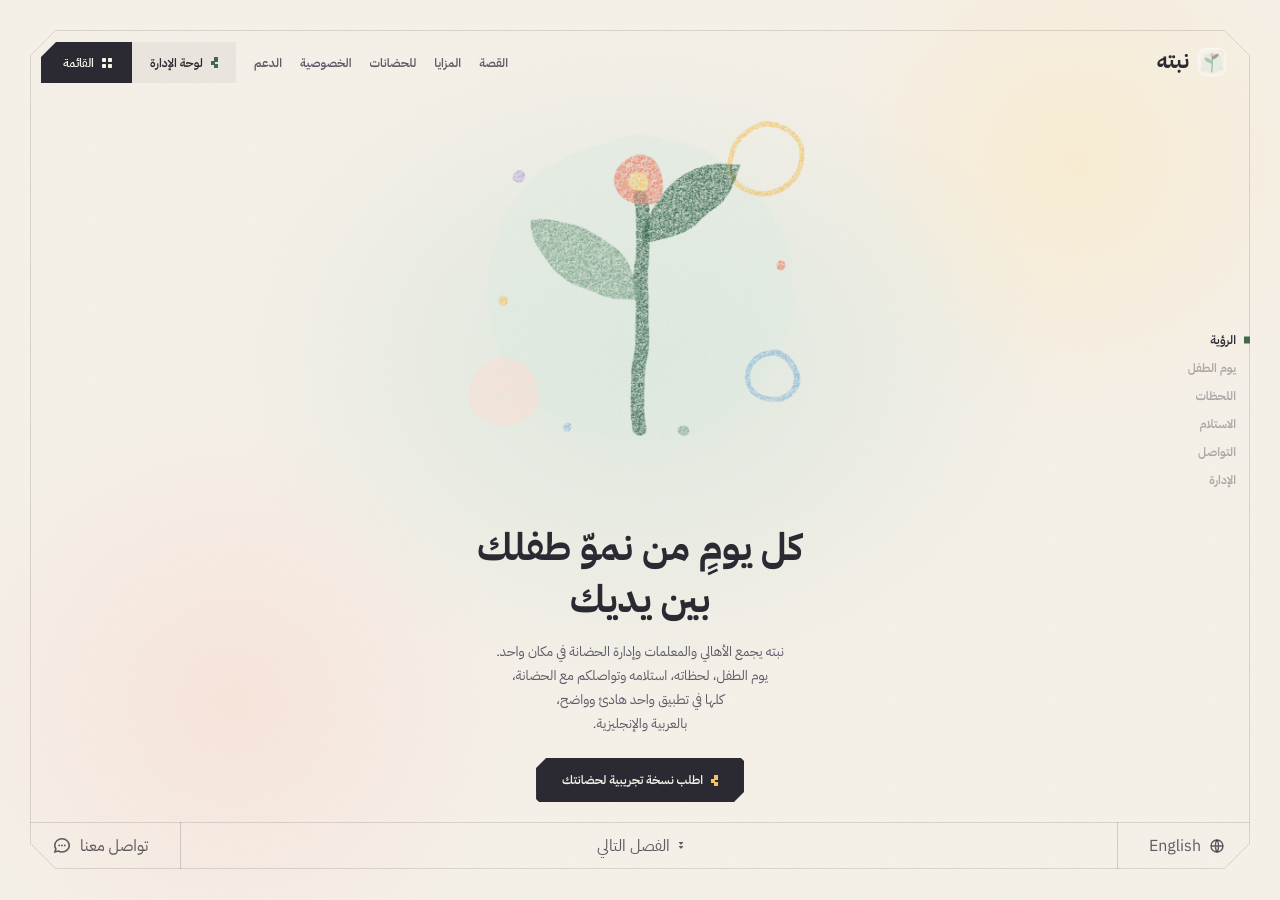
==== commit f7f52ba8: "Landing: more room above the copy on tall screens" ====
--- a/index.html
+++ b/index.html
@@ -212,7 +212,13 @@
   .index a{padding:calc(7*var(--t)) 0}
   .hero{padding-inline:calc(40*var(--t))}
 }
-@media (max-width: 1152px) and (max-aspect-ratio: 6/5){ .index{top:30%} }
+@media (max-width: 1152px) and (max-aspect-ratio: 6/5){
+  .index{top:30%}
+  /* tall screens: the copy block is taller in type units, so the subject yields room above it */
+  .subject{bottom:calc(430*var(--t))}
+  .plant{width:calc(330*var(--t));height:calc(330*var(--t));margin-top:0}
+  .phone{height:calc(300*var(--t));width:calc(300*var(--t)*1206/2622)}
+}
 
 /* ---------- navigation collapse ---------- */
 @media (max-width: 830px){
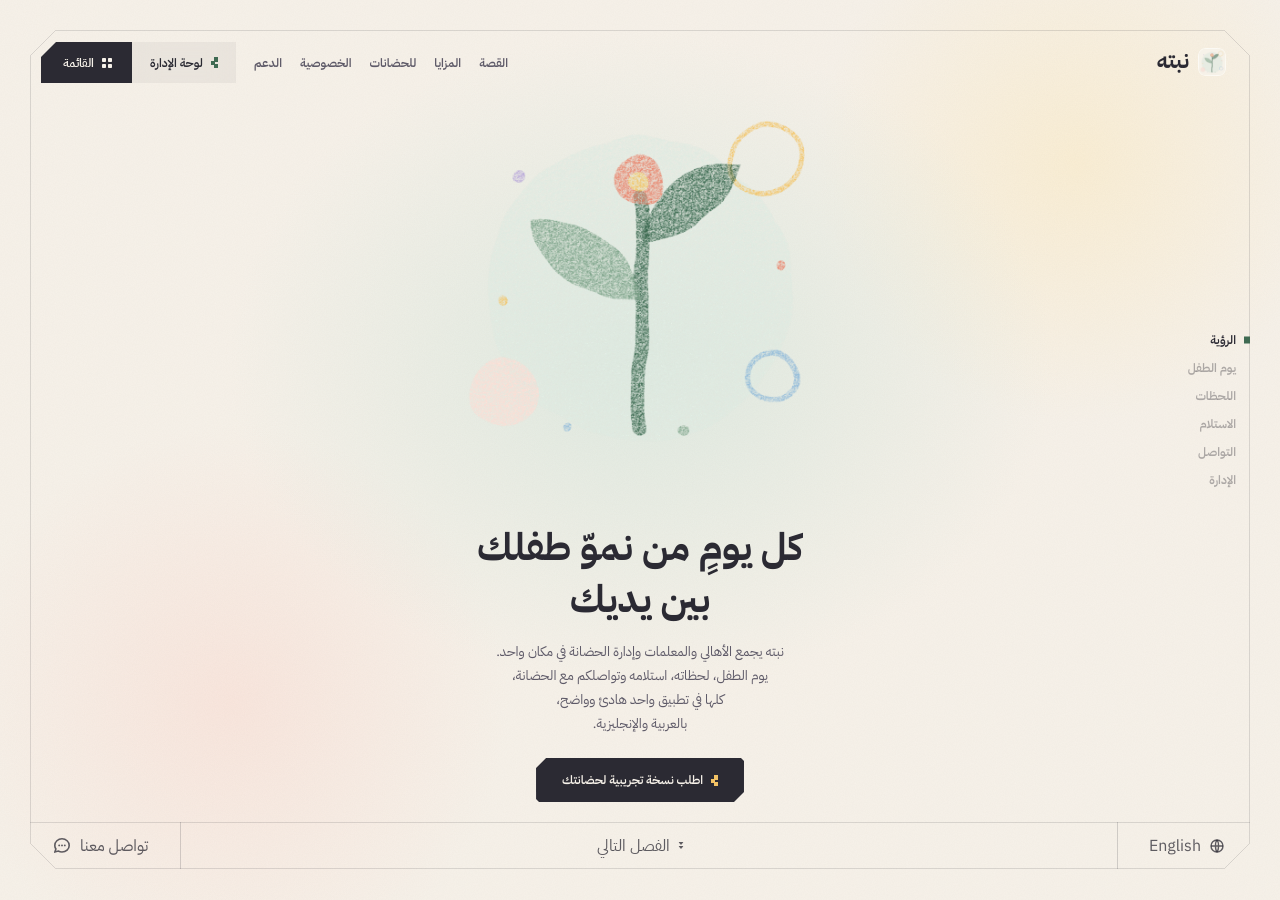
==== commit 7a2162f0: "Landing: plant and phone sized to the room above the copy on every screen" ====
--- a/index.html
+++ b/index.html
@@ -49,12 +49,12 @@
 
 /* the subject sits where the photograph's subject sat: centred above the copy */
 .subject{position:absolute;left:0;right:0;top:calc(64*var(--t));bottom:calc(376*var(--t));
-  display:grid;place-items:center}
+  display:grid;place-items:center;container-type:size}
 .scene{grid-area:1/1;display:grid;place-items:center;opacity:0;transition:opacity .9s ease;pointer-events:none}
 .scene.on{opacity:1}
 
 /* chapter one: the Nabtah plant, assembled from the app icon's own crayon layers, breathing */
-.plant{position:relative;width:calc(410*var(--t));height:calc(410*var(--t));margin-top:calc(-24*var(--t))}
+.plant{position:relative;--s:min(calc(410*var(--t)), 112cqh, 92cqw);width:var(--s);height:var(--s);margin-top:calc(-24*var(--t))}
 .plant img{position:absolute;inset:0;width:100%;height:100%;display:block}
 .plant .halo{animation:breathe 7s ease-in-out infinite}
 .plant .leaf-light{transform-origin:50% 62%;animation:swayL 6s ease-in-out infinite}
@@ -69,7 +69,7 @@
 @keyframes float{50%{transform:translateY(-1.2%)}}
 
 /* the other chapters: the real app, on a phone */
-.phone{height:calc(350*var(--t));width:calc(350*var(--t)*1206/2622);padding:1.6%;border-radius:12% / 5.6%;
+.phone{--h:min(calc(350*var(--t)), 100cqh);height:var(--h);width:calc(var(--h)*1206/2622);padding:1.6%;border-radius:12% / 5.6%;
   background:#1c1c1e;box-shadow:0 calc(24*var(--t)) calc(60*var(--t)) rgba(43,42,51,.22), inset 0 0 0 1px rgba(255,255,255,.06)}
 .phone video,.phone img{width:100%;height:100%;object-fit:cover;display:block;border-radius:10.6% / 4.9%;background:#f6f1e9}
 
@@ -214,10 +214,7 @@
 }
 @media (max-width: 1152px) and (max-aspect-ratio: 6/5){
   .index{top:30%}
-  /* tall screens: the copy block is taller in type units, so the subject yields room above it */
-  .subject{bottom:calc(430*var(--t))}
-  .plant{width:calc(330*var(--t));height:calc(330*var(--t));margin-top:0}
-  .phone{height:calc(300*var(--t));width:calc(300*var(--t)*1206/2622)}
+  .plant{margin-top:0}
 }
 
 /* ---------- navigation collapse ---------- */
@@ -250,15 +247,14 @@
   .index .on::before{display:none}
   .index .on a{color:var(--sageD)}
   .subject{top:calc(126*var(--t));bottom:calc(330*var(--t))}
-  .plant{width:min(calc(330*var(--t)),78vw);height:min(calc(330*var(--t)),78vw);margin:0}
-  .phone{height:calc(330*var(--t));width:calc(330*var(--t)*1206/2622)}
+  .plant{margin:0}
   .hero{bottom:max(9%, calc(62*var(--t)));padding-inline:calc(20*var(--t))}
   .headline{font-size:calc(30*var(--t));line-height:calc(40*var(--t));text-wrap:balance}
   .blurb{font-size:calc(13*var(--t))}
   .blurb br{display:none}
   .next{display:none}
 }
-@media (max-height: 600px){ .blurb{display:none} .subject{bottom:calc(210*var(--t))} .plant{width:calc(380*var(--t));height:calc(380*var(--t))} .phone{height:calc(360*var(--t));width:calc(360*var(--t)*1206/2622)} }
+@media (max-height: 600px){ .blurb{display:none} .subject{bottom:calc(210*var(--t))} }
 </style>
 </head>
 <body>
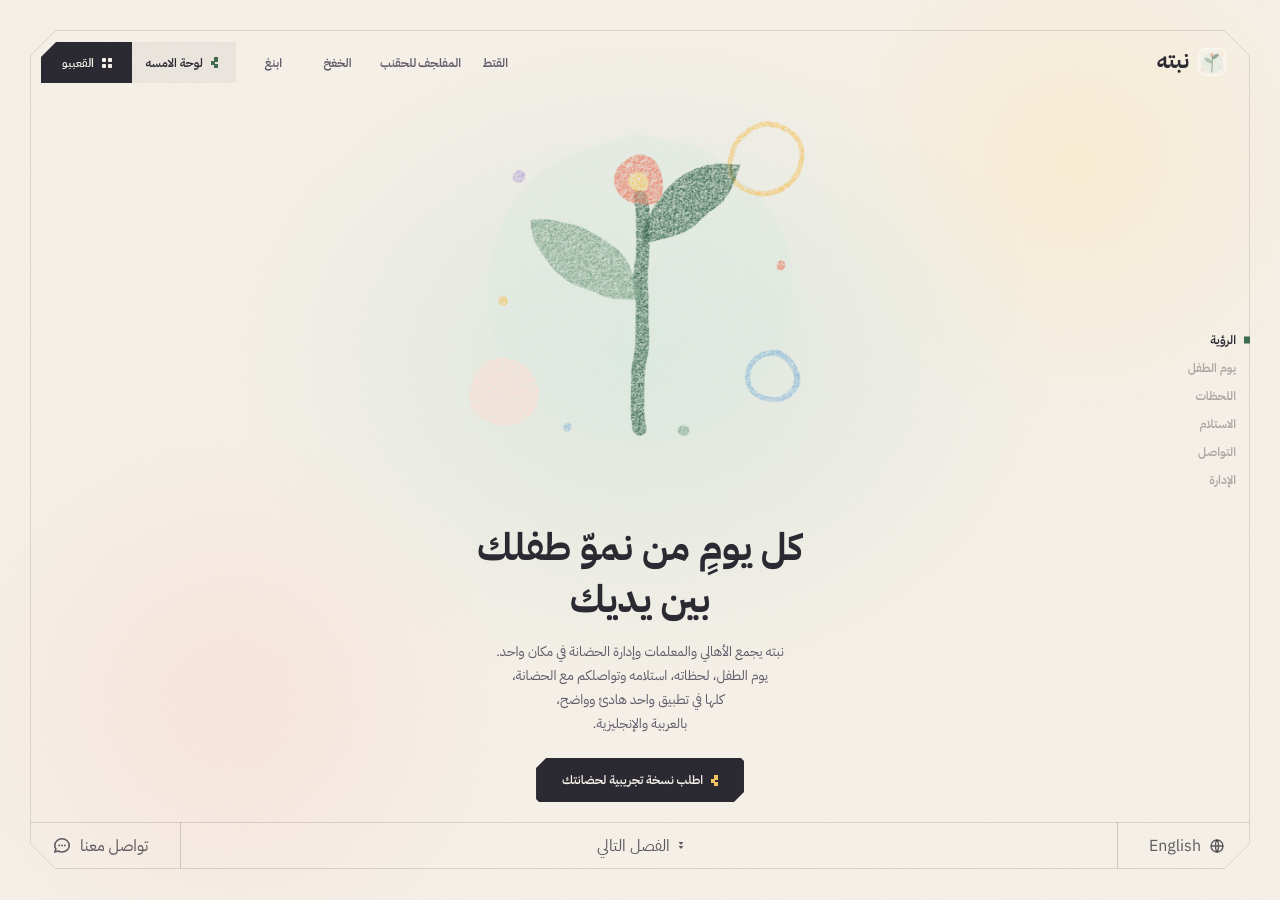
==== commit 3c37c27d: "Admin dashboard at /admin, linked from the landing page" ====
--- a/index.html
+++ b/index.html
@@ -290,7 +290,7 @@
         <div class="links lbl">
           <a href="#vision" data-go="vision"><span class="t">القصة</span></a><a href="#day" data-go="day"><span class="t">المزايا</span></a><a href="#admin" data-go="admin"><span class="t">للحضانات</span></a><a href="privacy/"><span class="t">الخصوصية</span></a><a href="support/"><span class="t">الدعم</span></a>
         </div>
-        <a class="pill enter lbl" href="#admin" data-go="admin">
+        <a class="pill enter lbl" href="admin/">
           <svg class="ico" viewBox="0 0 7 11" aria-hidden="true"><rect x="3" y="0" width="4" height="5"/><rect x="0" y="4" width="4" height="4"/><rect x="3" y="7" width="4" height="4"/></svg>
           <span class="t">لوحة الإدارة</span>
         </a>
